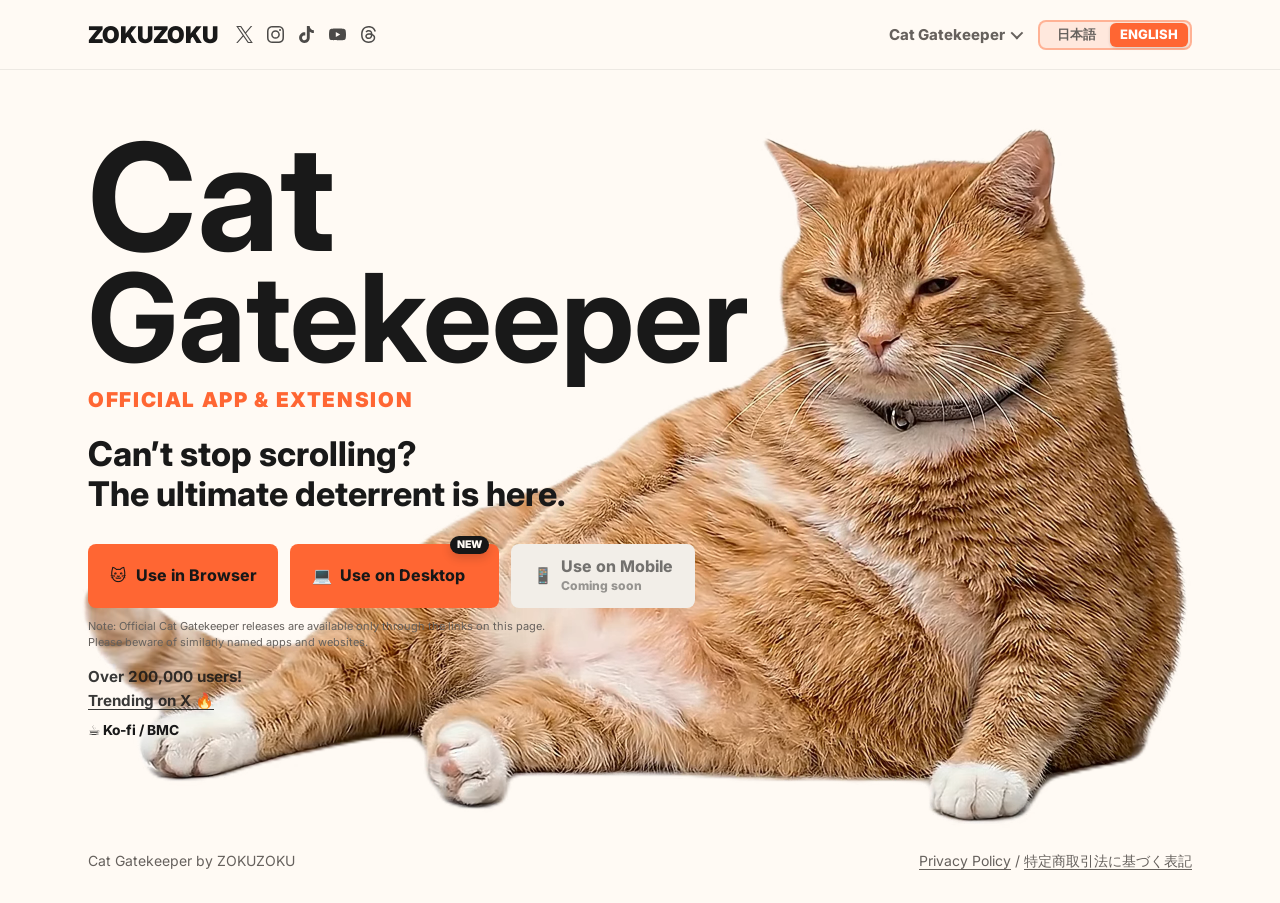
==== cat-gatekeeper/index.html @ 8f768093 "Update Cat Gatekeeper official notice" ====
<!doctype html>
<html lang="en">
<head>
  <meta charset="utf-8">
  <meta name="viewport" content="width=device-width, initial-scale=1">
  <title>Cat Gatekeeper - Official Chrome Extension for Social Media Breaks</title>
  <meta name="description" content="Cat Gatekeeper is the official free Chrome browser extension that shows a cat break screen when you spend too long on social media and selected websites. No ads. No data collection.">
  <meta name="keywords" content="Cat Gatekeeper, official Cat Gatekeeper, Chrome extension, browser extension, social media blocker, break reminder, productivity cat">
  <meta name="robots" content="index, follow">
  <link rel="canonical" href="https://zokuzoku.github.io/cat-gatekeeper/">
  <link rel="alternate" hreflang="en" href="https://zokuzoku.github.io/cat-gatekeeper/">
  <link rel="alternate" hreflang="ja" href="https://zokuzoku.github.io/ja/cat-gatekeeper/">
  <link rel="alternate" hreflang="x-default" href="https://zokuzoku.github.io/cat-gatekeeper/">
  <meta property="og:title" content="Cat Gatekeeper - Official Chrome Extension">
  <meta property="og:description" content="A cat appears when you spend too long on social media and selected websites. The cutest forced-break browser extension.">
  <meta property="og:type" content="website">
  <meta property="og:url" content="https://zokuzoku.github.io/cat-gatekeeper/">
  <meta property="og:image" content="https://zokuzoku.github.io/cat-gatekeeper/assets/og-cat-icon.png">
  <meta property="og:image:width" content="512">
  <meta property="og:image:height" content="512">
  <meta name="twitter:card" content="summary">
  <meta name="twitter:title" content="Cat Gatekeeper - Official Chrome Extension">
  <meta name="twitter:description" content="A cat appears when you spend too long on social media and selected websites.">
  <meta name="twitter:image" content="https://zokuzoku.github.io/cat-gatekeeper/assets/og-cat-icon.png">
  <link rel="icon" href="https://zokuzoku.github.io/cat-gatekeeper/assets/favicon-cat-48.png" sizes="48x48" type="image/png">
  <link rel="icon" href="https://zokuzoku.github.io/cat-gatekeeper/assets/favicon-cat-32.png" sizes="32x32" type="image/png">
  <link rel="icon" href="https://zokuzoku.github.io/cat-gatekeeper/assets/favicon-cat-16.png" sizes="16x16" type="image/png">
  <link rel="shortcut icon" href="assets/favicon-cat-32.png" type="image/png">
  <link rel="apple-touch-icon" href="assets/apple-touch-cat.png">
  <link rel="stylesheet" href="site.css?v=166">
  <script type="application/ld+json">
    {
      "@context": "https://schema.org",
      "@type": "SoftwareApplication",
      "name": "Cat Gatekeeper",
      "applicationCategory": "BrowserApplication",
      "operatingSystem": "Chrome, Firefox",
      "description": "The official free Chrome browser extension that shows a cat break screen when you spend too long on social media and selected websites.",
      "offers": {
        "@type": "Offer",
        "price": "0",
        "priceCurrency": "USD"
      },
      "url": "https://zokuzoku.github.io/cat-gatekeeper/",
      "downloadUrl": "https://chromewebstore.google.com/detail/cat-gatekeeper/elbikiflgfhjdjmficnigpeegjbhdidh",
      "author": {
        "@type": "Organization",
        "name": "ZOKUZOKU"
      }
    }
  </script>
</head>
<body class="product-home-page">
  <header class="site-header" aria-label="Site header">
    <div class="header-brand">
      <span class="brand" aria-label="ZOKUZOKU">ZOKUZOKU</span>
      <div class="social-links" aria-label="Social links">
        <a href="https://x.com/konekone2026" aria-label="X"><img src="/assets/social/x.svg" alt=""></a>
        <a href="https://www.instagram.com/zokuzoku2016" aria-label="Instagram"><img src="/assets/social/instagram.svg" alt=""></a>
        <a href="https://www.tiktok.com/@zokuzoku30" aria-label="TikTok"><img src="/assets/social/tiktok.svg" alt=""></a>
        <a href="https://www.youtube.com/@zokuzoku2016" aria-label="YouTube"><img src="/assets/social/youtube.svg" alt=""></a>
        <a href="https://www.threads.com/@zokuzoku2016" aria-label="Threads"><img src="/assets/social/threads.svg" alt=""></a>
      </div>
    </div>
    <nav aria-label="Primary navigation">
      <details class="product-menu">
        <summary>Cat Gatekeeper</summary>
        <div>
          <a href="/cat-gatekeeper/" aria-current="page">Top</a>
          <a href="/cat-gatekeeper/extension/">Browser Extension</a>
          <a href="/cat-gatekeeper/desktop/">Desktop App</a>
          <span aria-disabled="true">Mobile App (coming soon)</span>
        </div>
      </details>
      <span class="language-switch" aria-label="Language switch">
        <a href="/ja/cat-gatekeeper/" lang="ja">日本語</a>
        <span aria-hidden="true">/</span>
        <a href="/cat-gatekeeper/" lang="en" aria-current="page">ENGLISH</a>
      </span>
    </nav>
  </header>

  <main id="top">
    <section class="hero product-home-hero" aria-labelledby="hero-title">
      <video class="hero-video" src="/assets/neko2.webm" autoplay muted loop playsinline aria-hidden="true"></video>
      <img class="hero-image" src="assets/neko2-mobile.apng" alt="" aria-hidden="true">
      <div class="hero-shade" aria-hidden="true"></div>
      <div class="hero-content">
        <h1 id="hero-title"><span>Cat</span><span>Gatekeeper</span></h1>
        <p class="eyebrow">Official App &amp; Extension</p>
        <p class="hero-copy">Can’t stop scrolling?<br>The ultimate deterrent is here.</p>
        <div class="actions" aria-label="Choose a version">
          <a class="button primary platform-button" href="/cat-gatekeeper/extension/">
            <span class="platform-icon" aria-hidden="true">🐱</span>
            <span class="platform-copy"><span>Use in Browser</span></span>
          </a>
          <a class="button primary platform-button is-new" href="/cat-gatekeeper/desktop/">
            <span class="platform-icon" aria-hidden="true">💻</span>
            <span class="platform-copy"><span>Use on Desktop</span></span>
            <span class="button-badge" aria-hidden="true">NEW</span>
          </a>
          <span class="button disabled platform-button" aria-disabled="true">
            <span class="platform-icon" aria-hidden="true">📱</span>
            <span class="platform-copy">
              <span>Use on Mobile</span>
              <small>Coming soon</small>
            </span>
          </span>
        </div>
        <aside class="official-warning" aria-label="Fake app warning">
          <p>Note: Official Cat Gatekeeper releases are available only through the links on this page.<br>Please beware of similarly named apps and websites.</p>
        </aside>
        <p class="install-milestone">Over 200,000 users!</p>
        <a class="x-buzz" href="https://x.com/konekone2026/status/2048215520965709940" target="_blank" rel="noopener">Trending on X 🔥</a>
        <p class="support-links">
          <a href="https://ko-fi.com/zokuzoku">☕ Ko-fi</a>
          <span aria-hidden="true">/</span>
          <a href="https://buymeacoffee.com/zokuzoku2026">BMC</a>
        </p>
      </div>
    </section>

  </main>

  <footer class="site-footer">
    <p>Cat Gatekeeper by ZOKUZOKU</p>
    <p><a href="https://zokuzoku.github.io/privacy-policy/cat-gatekeeper/en/">Privacy Policy</a> / <a href="/ja/legal/tokushoho/" lang="ja">特定商取引法に基づく表記</a></p>
  </footer>
  <script src="paw-trail.js?v=3"></script>
</body>
</html>
---- cat-gatekeeper/site.css ----
@import url("https://fonts.googleapis.com/css2?family=Inter:wght@100..900&display=swap");

:root {
  color-scheme: light;
  --ink: #191919;
  --muted: #66615d;
  --line: #ded8d2;
  --paper: #fffaf4;
  --warm-band: #fff1e8;
  --panel: #f2eee8;
  --orange: #ff6633;
  --orange-dark: #c6421e;
  --coffee: #ffd51f;
  --coffee-hover: #ffe05c;
  --teal: #007f73;
  --leaf: #7db343;
  --soft-line: rgba(25, 25, 25, 0.08);
}

* {
  box-sizing: border-box;
}

.visually-hidden {
  position: absolute;
  width: 1px;
  height: 1px;
  padding: 0;
  margin: -1px;
  overflow: hidden;
  clip: rect(0, 0, 0, 0);
  white-space: nowrap;
  border: 0;
}

html {
  scroll-behavior: smooth;
}

body {
  margin: 0;
  font-family: Inter, ui-sans-serif, system-ui, -apple-system, BlinkMacSystemFont, "Segoe UI", sans-serif;
  color: var(--ink);
  background: var(--paper);
  padding-top: 70px;
}

a {
  color: inherit;
}

a,
button,
.button,
.page-nav a,
.language-switch a {
  cursor: url("/assets/cat-face-cursor.svg?v=4") 16 16, pointer;
}

.paw-trail {
  position: fixed;
  z-index: 9999;
  left: 0;
  top: 0;
  width: 28px;
  height: 28px;
  pointer-events: none;
  background: url("/assets/paw-cursor.svg") center / contain no-repeat;
  opacity: 0.28;
  transform: translate(-50%, -50%) rotate(var(--paw-rotation)) scale(0.72);
  animation: paw-fade 900ms ease-out forwards;
}

@keyframes paw-fade {
  0% {
    opacity: 0.28;
    transform: translate(-50%, -50%) rotate(var(--paw-rotation)) scale(0.72);
  }

  100% {
    opacity: 0;
    transform: translate(-50%, -50%) rotate(var(--paw-rotation)) scale(1);
  }
}

.site-header {
  position: fixed;
  z-index: 10;
  top: 0;
  left: 0;
  right: 0;
  display: flex;
  align-items: center;
  justify-content: space-between;
  gap: 24px;
  height: 70px;
  padding: 14px clamp(20px, 7vw, 88px);
  background: rgba(255, 250, 244, 0.94);
  border-bottom: 1px solid rgba(25, 25, 25, 0.08);
  backdrop-filter: blur(14px);
}

.product-home-page {
  padding-top: 0;
}

.product-home-page .site-header {
  position: relative;
}

.brand {
  display: inline-flex;
  align-items: center;
  font-size: 23px;
  font-weight: 900;
  text-decoration: none;
}

.header-brand {
  display: inline-flex;
  align-items: center;
  gap: 16px;
}

nav {
  display: flex;
  align-items: center;
  gap: 18px;
  color: var(--muted);
  font-size: 15px;
  font-weight: 760;
}

nav a {
  text-decoration: none;
}

nav a[aria-current="page"] {
  color: var(--ink);
}

.product-menu {
  position: relative;
}

.product-menu summary {
  display: inline-flex;
  align-items: center;
  gap: 6px;
  list-style: none;
  cursor: pointer;
}

.product-menu summary::-webkit-details-marker {
  display: none;
}

.product-menu summary::after {
  content: "";
  width: 7px;
  height: 7px;
  border-right: 2px solid currentColor;
  border-bottom: 2px solid currentColor;
  transform: rotate(45deg) translateY(-2px);
}

.product-menu[open] summary::after {
  transform: rotate(225deg) translate(-1px, -1px);
}

.product-menu div {
  position: absolute;
  z-index: 20;
  top: calc(100% + 12px);
  right: 0;
  display: grid;
  min-width: 190px;
  padding: 8px;
  border: 1px solid rgba(25, 25, 25, 0.1);
  border-radius: 8px;
  background: rgba(255, 250, 244, 0.98);
  box-shadow: 0 16px 36px rgba(25, 25, 25, 0.12);
}

.product-menu div a,
.product-menu div span {
  padding: 9px 10px;
  border-radius: 6px;
  color: var(--ink);
  white-space: nowrap;
}

.product-menu div span {
  color: rgba(23, 23, 23, 0.5);
  cursor: default;
}

.product-menu div a:hover,
.product-menu div a:focus-visible {
  background: rgba(25, 25, 25, 0.06);
}

.language-switch {
  display: inline-flex;
  align-items: center;
  gap: 0;
  height: 30px;
  padding: 2px;
  color: var(--muted);
  background: rgba(255, 102, 51, 0.12);
  border: 2px solid rgba(255, 102, 51, 0.42);
  border-radius: 8px;
  white-space: nowrap;
}

.language-switch a {
  display: inline-flex;
  align-items: center;
  justify-content: center;
  min-width: 68px;
  height: 24px;
  padding: 0 10px;
  border-radius: 6px;
  font-size: 13px;
  font-weight: 760;
  line-height: 1;
}

.language-switch a[aria-current="page"] {
  color: #fff;
  background: var(--orange);
  font-weight: 820;
  box-shadow: 0 1px 3px rgba(25, 25, 25, 0.16);
}

.language-switch span {
  display: none;
}

.hero {
  position: relative;
  display: grid;
  align-items: center;
  min-height: calc(92svh - 70px);
  padding: 42px clamp(20px, 7vw, 88px) 64px;
  overflow: hidden;
  background: var(--paper);
}

.hero-video {
  position: absolute;
  inset: 0;
  width: 100%;
  height: 100%;
  object-fit: contain;
  object-position: right bottom;
}

.hero-image {
  display: none;
}

.hero-shade {
  position: absolute;
  inset: 0;
  background: transparent;
}

.hero-content {
  position: relative;
  max-width: 780px;
  color: var(--ink);
}

.eyebrow,
.section-kicker {
  margin: clamp(10px, 1.4vw, 18px) 0 clamp(8px, 1vw, 14px);
  color: var(--orange);
  font-size: clamp(16px, 1.6vw, 22px);
  font-weight: 900;
  letter-spacing: 0.08em;
  text-transform: uppercase;
}

.hero h1 {
  margin: 0;
  font-size: clamp(62px, 10.4vw, 140px);
  line-height: 0.82;
  letter-spacing: 0.006em;
}

.hero h1 span {
  display: block;
}

.hero h1 span:first-child {
  font-size: 1.12em;
}

.hero h1 span:last-child {
  margin-top: 0.08em;
  font-size: 0.92em;
  letter-spacing: 0;
}

.hero-copy {
  max-width: 640px;
  margin: clamp(14px, 1.8vw, 22px) 0 0;
  font-size: clamp(20px, 3vw, 34px);
  line-height: 1.18;
  font-weight: 760;
}

:lang(ja) .hero-copy {
  max-width: 720px;
  font-size: clamp(22px, 2.65vw, 32px);
  margin-top: clamp(10px, 1.4vw, 16px);
  line-height: 1.22;
}

:lang(ja) .eyebrow {
  text-transform: none;
  letter-spacing: 0.04em;
  font-size: clamp(17px, 1.65vw, 23px);
}

.actions {
  display: flex;
  flex-wrap: wrap;
  gap: 12px;
  margin-top: clamp(20px, 2.4vw, 30px);
}

.button {
  display: inline-flex;
  align-items: center;
  justify-content: center;
  gap: 6px;
  min-height: 48px;
  padding: 0 22px;
  border-radius: 8px;
  font-weight: 760;
  text-decoration: none;
  white-space: nowrap;
}

.product-home-hero .platform-button {
  align-items: center;
  gap: 8px;
  min-width: 158px;
  min-height: 64px;
  padding: 10px 22px 11px;
  line-height: 1.08;
  text-align: left;
}

:lang(ja) .product-home-hero .platform-button {
  min-height: 54px;
  padding-block: 8px;
}

.product-home-hero .platform-button.is-new {
  position: relative;
  overflow: visible;
  padding-right: 34px;
}

.product-home-hero .button-badge {
  position: absolute;
  top: -8px;
  right: 10px;
  display: inline-flex;
  align-items: center;
  justify-content: center;
  min-height: 18px;
  padding: 1px 7px 0;
  border-radius: 999px;
  color: #fffaf4;
  background: #171717;
  box-shadow: 0 4px 10px rgba(23, 23, 23, 0.18);
  font-size: 0.66rem;
  font-weight: 900;
  line-height: 1;
  animation: desktop-badge-pop 2.8s ease-in-out infinite;
}

@keyframes desktop-badge-pop {
  0%,
  72%,
  100% {
    transform: scale(1);
  }

  80% {
    transform: scale(1.12);
  }
}

@media (prefers-reduced-motion: reduce) {
  .product-home-hero .button-badge {
    animation: none;
  }
}

.product-home-hero .platform-icon {
  flex: 0 0 1.25em;
  text-align: center;
  line-height: 1;
}

.product-home-hero .platform-copy {
  display: flex;
  flex-direction: column;
  align-items: flex-start;
  gap: 4px;
}

:lang(ja) .product-home-hero .platform-copy {
  flex-direction: row;
  align-items: center;
  gap: 6px;
}

.product-home-hero .platform-button small {
  display: block;
  font-size: 0.76rem;
  font-weight: 800;
  opacity: 0.72;
}

.button.primary {
  color: #171717;
  background: var(--orange);
}

.button.secondary {
  color: #171717;
  background: var(--coffee);
  border: 1px solid rgba(255, 255, 255, 0.16);
}

.button.disabled {
  color: rgba(23, 23, 23, 0.58);
  background: #f2eee8;
  cursor: not-allowed;
}

.official-warning {
  width: fit-content;
  max-width: min(100%, 560px);
  margin-top: 10px;
  color: var(--muted);
  font-size: clamp(11px, 0.82vw, 13px);
  line-height: 1.5;
  text-align: left;
}

.official-warning p {
  margin: 0;
}

.button.secondary:hover,
.button.secondary:focus-visible {
  background: var(--coffee-hover);
}

.x-buzz {
  display: block;
  width: fit-content;
  margin-top: 6px;
  font-weight: 700;
  font-size: 0.95rem;
  line-height: 1.35;
  color: #171717;
  text-decoration: underline;
  text-underline-offset: 3px;
  opacity: 0.85;
}

.install-milestone {
  width: fit-content;
  margin: 16px 0 0;
  color: #171717;
  font-size: 0.95rem;
  font-weight: 700;
  line-height: 1.35;
  opacity: 0.85;
}

.desktop-coming {
  display: block;
  width: fit-content;
  margin: 14px 0 0;
  font-size: 0.95rem;
  font-weight: 750;
  color: rgba(23, 23, 23, 0.72);
  text-decoration: none;
}

.bmc-note {
  display: block;
  width: fit-content;
  margin: 8px 0 0;
  color: rgba(23, 23, 23, 0.58);
  font-size: 0.86rem;
  font-weight: 750;
  text-decoration: none;
}

.support-links {
  display: block;
  width: fit-content;
  margin: 8px 0 0;
  color: var(--ink);
  font-size: 0.86rem;
  font-weight: 750;
  line-height: 1.3;
}

.support-links a {
  color: inherit;
  text-decoration: none;
}

.support-links a:hover,
.support-links a:focus-visible {
  color: rgba(23, 23, 23, 0.78);
}

.bmc-note:hover,
.bmc-note:focus-visible {
  color: rgba(23, 23, 23, 0.78);
}

.product-home-hero .x-buzz {
  margin-top: 16px;
}

.product-home-hero .support-links {
  margin-top: 16px;
}

.product-home-hero .install-milestone + .x-buzz {
  margin-top: 4px;
}

.product-home-hero .install-milestone + .x-buzz + .support-links {
  margin-top: 10px;
}

.desktop-hero .bmc-note {
  margin-right: auto;
  margin-left: auto;
}

.x-buzz:hover,
.x-buzz:focus-visible {
  opacity: 1;
}

.desktop-hero {
  display: grid;
  grid-template-columns: minmax(0, 1fr);
  gap: clamp(22px, 3vw, 40px);
  min-height: auto;
  padding: clamp(54px, 7vw, 92px) clamp(20px, 7vw, 88px);
  background: var(--paper);
  overflow: hidden;
}

.desktop-hero-copy {
  width: min(100%, 980px);
  margin: 0 auto;
  text-align: center;
}

.desktop-hero-copy h1 {
  margin: 0;
  font-size: clamp(48px, 7vw, 92px);
  line-height: 0.96;
  letter-spacing: 0;
}

.desktop-hero-copy > p:last-of-type {
  max-width: 760px;
  margin: clamp(12px, 1.5vw, 18px) auto 0;
  color: var(--muted);
  font-size: clamp(17px, 1.45vw, 21px);
  font-weight: 650;
  line-height: 1.5;
}

.desktop-hero .actions {
  gap: 14px;
  justify-content: center;
  margin-top: clamp(18px, 2vw, 24px);
}

.extension-hero .actions > .button {
  width: 184px;
}

.desktop-hero .desktop-platform-button {
  align-items: center;
  gap: 8px;
  min-width: 184px;
  min-height: 64px;
  padding: 10px 22px 11px;
  line-height: 1.08;
  text-align: left;
}

.desktop-hero .platform-icon {
  flex: 0 0 1.25em;
  text-align: center;
  line-height: 1;
}

.desktop-hero .platform-copy {
  display: flex;
  flex-direction: column;
  align-items: flex-start;
  gap: 4px;
}

.desktop-hero .platform-copy small {
  display: block;
  font-size: 0.76rem;
  font-weight: 800;
  opacity: 0.72;
}

.desktop-app-preview {
  position: relative;
  width: min(100%, 820px);
  margin: 0 auto;
}

.desktop-preview-section {
  padding: clamp(24px, 3vw, 40px) 0 clamp(58px, 7vw, 92px);
  background: var(--paper);
  overflow: hidden;
}

.desktop-preview-section .section-heading {
  margin: 0 auto;
  padding: 0 clamp(20px, 7vw, 88px);
  text-align: center;
}

.screenshot-carousel {
  width: min(100% - 40px, 820px);
  margin: 0 auto;
}

.screenshot-carousel > input {
  position: absolute;
  opacity: 0;
  pointer-events: none;
}

.screenshot-slides {
  display: grid;
  cursor: pointer;
}

.screenshot-card {
  display: none;
  grid-area: 1 / 1;
  margin: 0;
}

.screenshot-carousel > input:nth-of-type(1):checked ~ .screenshot-slides .screenshot-card:nth-child(1),
.screenshot-carousel > input:nth-of-type(2):checked ~ .screenshot-slides .screenshot-card:nth-child(2),
.screenshot-carousel > input:nth-of-type(3):checked ~ .screenshot-slides .screenshot-card:nth-child(3),
.screenshot-carousel > input:nth-of-type(4):checked ~ .screenshot-slides .screenshot-card:nth-child(4) {
  display: block;
}

.screenshot-card img {
  display: block;
  width: 100%;
  height: auto;
  border: 1px solid rgba(66, 49, 35, 0.12);
  border-radius: 8px;
  box-shadow: 0 18px 48px rgba(25, 25, 25, 0.1);
}

.screenshot-card-clean img {
  border: 0;
  box-shadow: none;
}

.screenshot-dots {
  display: flex;
  justify-content: center;
  gap: 10px;
  margin-top: 18px;
}

.screenshot-dots label {
  width: 10px;
  height: 10px;
  border-radius: 50%;
  background: rgba(102, 97, 93, 0.28);
  cursor: pointer;
}

.store-preview-section {
  padding: clamp(28px, 4vw, 56px) 0 clamp(58px, 7vw, 92px);
  background: var(--warm-band);
  overflow: hidden;
}

:is(.extension-page, .desktop-page) .desktop-hero {
  padding-bottom: clamp(34px, 4vw, 56px);
  background: var(--paper);
}

.extension-page .store-preview-section {
  padding-top: clamp(18px, 2.4vw, 32px);
  padding-bottom: clamp(2px, 0.6vw, 10px);
  background: var(--paper);
}

.desktop-page .desktop-preview-section {
  padding-top: clamp(18px, 2.4vw, 32px);
  padding-bottom: 24px;
}

.store-preview-gallery {
  width: calc(100% - 120px);
  max-width: 1280px;
  margin: 0 auto;
}

.store-preview-gallery > input {
  position: absolute;
  opacity: 0;
  pointer-events: none;
}

.store-preview-stage {
  position: relative;
  display: grid;
  align-items: center;
  min-height: clamp(210px, 45vw, 560px);
}

.store-preview-slide {
  display: none;
  grid-area: 1 / 1;
  margin: 0 auto;
  width: 100%;
  max-width: 940px;
  cursor: pointer;
}

.store-preview-slide img {
  display: block;
  width: 100%;
  max-width: 100%;
  height: auto;
  border: 1px solid rgba(66, 49, 35, 0.12);
  border-radius: 8px;
  box-shadow: 0 18px 48px rgba(25, 25, 25, 0.1);
}

.store-preview-gallery > input:nth-of-type(1):checked ~ .store-preview-stage .store-preview-slide:nth-of-type(1),
.store-preview-gallery > input:nth-of-type(2):checked ~ .store-preview-stage .store-preview-slide:nth-of-type(2),
.store-preview-gallery > input:nth-of-type(3):checked ~ .store-preview-stage .store-preview-slide:nth-of-type(3),
.store-preview-gallery > input:nth-of-type(4):checked ~ .store-preview-stage .store-preview-slide:nth-of-type(4) {
  display: block;
}

.store-preview-arrows {
  position: absolute;
  inset: 0;
  pointer-events: none;
}

.store-preview-arrow {
  position: absolute;
  top: 50%;
  display: none;
  width: 42px;
  height: 42px;
  border-radius: 50%;
  color: rgba(66, 49, 35, 0.9);
  font-size: 44px;
  line-height: 36px;
  text-align: center;
  transform: translateY(-50%);
  cursor: pointer;
  pointer-events: auto;
  user-select: none;
}

.store-preview-arrow.prev {
  left: -54px;
}

.store-preview-arrow.next {
  right: -54px;
}

.store-preview-gallery > input:nth-of-type(1):checked ~ .store-preview-stage .prev-1,
.store-preview-gallery > input:nth-of-type(1):checked ~ .store-preview-stage .next-1,
.store-preview-gallery > input:nth-of-type(2):checked ~ .store-preview-stage .prev-2,
.store-preview-gallery > input:nth-of-type(2):checked ~ .store-preview-stage .next-2,
.store-preview-gallery > input:nth-of-type(3):checked ~ .store-preview-stage .prev-3,
.store-preview-gallery > input:nth-of-type(3):checked ~ .store-preview-stage .next-3,
.store-preview-gallery > input:nth-of-type(4):checked ~ .store-preview-stage .prev-4,
.store-preview-gallery > input:nth-of-type(4):checked ~ .store-preview-stage .next-4 {
  display: block;
}

.store-preview-thumbs {
  display: flex;
  justify-content: center;
  gap: 12px;
  margin-top: 18px;
  overflow-x: auto;
  padding: 4px 2px 8px;
  scrollbar-width: none;
}

.store-preview-thumbs::-webkit-scrollbar {
  display: none;
}

.store-preview-thumbs label {
  flex: 0 0 auto;
  width: clamp(72px, 9vw, 110px);
  padding: 3px;
  border: 2px solid transparent;
  border-radius: 8px;
  cursor: pointer;
}

.store-preview-thumbs img {
  display: block;
  width: 100%;
  aspect-ratio: 16 / 10;
  object-fit: cover;
  border-radius: 5px;
}

.store-preview-gallery > input:nth-of-type(1):checked ~ .store-preview-thumbs label:nth-child(1),
.store-preview-gallery > input:nth-of-type(2):checked ~ .store-preview-thumbs label:nth-child(2),
.store-preview-gallery > input:nth-of-type(3):checked ~ .store-preview-thumbs label:nth-child(3),
.store-preview-gallery > input:nth-of-type(4):checked ~ .store-preview-thumbs label:nth-child(4) {
  border-color: #1a73e8;
}

.screenshot-carousel > input:nth-of-type(1):checked ~ .screenshot-dots label:nth-child(1),
.screenshot-carousel > input:nth-of-type(2):checked ~ .screenshot-dots label:nth-child(2),
.screenshot-carousel > input:nth-of-type(3):checked ~ .screenshot-dots label:nth-child(3),
.screenshot-carousel > input:nth-of-type(4):checked ~ .screenshot-dots label:nth-child(4) {
  background: var(--orange);
}

.desktop-app-preview::before {
  content: "";
  position: absolute;
  left: 50%;
  bottom: -18%;
  width: min(82vw, 780px);
  height: min(38vw, 300px);
  border-radius: 50%;
  background: rgba(255, 102, 51, 0.1);
  transform: translateX(-50%);
}

.desktop-window {
  position: relative;
  z-index: 1;
  width: min(100%, 420px);
  margin: 0 auto;
  overflow: hidden;
  border: 1px solid rgba(255, 255, 255, 0.2);
  border-radius: 18px;
  background: #171717;
  box-shadow: 0 28px 70px rgba(25, 25, 25, 0.18);
}

.desktop-window-bar {
  display: grid;
  grid-template-columns: 16px 16px 16px 1fr;
  align-items: center;
  gap: 10px;
  height: 40px;
  padding: 0 14px;
  color: rgba(255, 255, 255, 0.34);
  background: #303030;
  font-size: 14px;
  font-weight: 800;
}

.desktop-window-bar span {
  width: 16px;
  height: 16px;
  border-radius: 50%;
  background: rgba(255, 255, 255, 0.22);
}

.desktop-window-body {
  padding: clamp(28px, 4vw, 40px) 30px 34px;
  color: #f7f7f7;
}

.desktop-timer {
  font-size: clamp(70px, 11vw, 118px);
  font-weight: 900;
  line-height: 1;
  text-align: center;
  letter-spacing: 0;
}

.desktop-controls {
  display: grid;
  grid-template-columns: repeat(3, minmax(0, 1fr));
  gap: 10px;
  margin-top: 34px;
}

.desktop-controls span {
  display: flex;
  align-items: center;
  justify-content: center;
  min-height: 50px;
  border-radius: 8px;
  background: #252525;
  color: rgba(255, 255, 255, 0.5);
  font-weight: 850;
}

.desktop-controls span:first-child {
  background: var(--orange);
  color: #fff;
}

.desktop-window label {
  display: block;
  margin-top: 14px;
  color: rgba(255, 255, 255, 0.58);
  font-size: 14px;
  font-weight: 800;
}

.desktop-window label span {
  display: block;
  margin-top: 8px;
  padding: 11px 14px;
  border: 1px solid rgba(255, 255, 255, 0.14);
  border-radius: 8px;
  background: #242424;
  color: #f7f7f7;
  font-size: 19px;
}

.desktop-options {
  display: flex;
  align-items: center;
  justify-content: space-between;
  gap: 18px;
  margin-top: 16px;
  color: rgba(255, 255, 255, 0.58);
  font-size: 14px;
  font-weight: 800;
}

.desktop-options span {
  color: #ff8a61;
}

.desktop-options a {
  color: rgba(255, 255, 255, 0.58);
  text-decoration: none;
}

.version-grid {
  display: grid;
  grid-template-columns: repeat(3, minmax(0, 1fr));
  gap: 18px;
  width: min(100%, 980px);
  margin: 32px auto 0;
}

.desktop-difference {
  background: var(--paper);
}

.desktop-page #notice {
  background: var(--paper);
}

.desktop-page .cat-gallery {
  background: var(--warm-band);
}

.version-choice {
  display: flex;
  flex-direction: column;
  align-items: center;
  justify-content: center;
  min-height: 156px;
  padding: 24px;
  border-radius: 8px;
  border: 2px solid rgba(255, 102, 51, 0.42);
  background: var(--warm-band);
  color: var(--ink);
  text-align: center;
  text-decoration: none;
  transition: transform 0.15s ease, box-shadow 0.15s ease;
}

.version-choice[href]:hover {
  transform: translateY(-2px);
  border-color: rgba(255, 102, 51, 0.48);
  box-shadow: 0 14px 30px rgba(255, 102, 51, 0.12);
}

.version-choice-title {
  font-size: clamp(22px, 2vw, 30px);
  font-weight: 900;
  line-height: 1.2;
}

.version-choice-text {
  max-width: 320px;
  margin-top: 10px;
  color: var(--muted);
  font-size: clamp(15px, 1.25vw, 17px);
  font-weight: 650;
  line-height: 1.55;
}

:is(.extension-page, .desktop-page) .version-choice-title {
  color: #3a332f;
}

:is(.extension-page, .desktop-page) .version-choice-text {
  color: var(--muted);
  font-weight: 500;
}

.version-choice-note {
  margin-top: 10px;
  color: var(--muted);
  font-size: clamp(15px, 1.15vw, 17px);
  font-weight: 500;
}

.version-choice.is-disabled {
  color: var(--ink);
  border-color: transparent;
  background: #f2eee8;
  cursor: default;
}

:is(.extension-page, .desktop-page) .version-choice.is-disabled {
  border-color: rgba(25, 25, 25, 0.16);
  background: #f2eee8;
}

.version-choice.is-disabled .version-choice-note {
  color: rgba(102, 97, 93, 0.72);
}

.notice,
.section,
.split {
  padding: clamp(80px, 12vw, 140px) clamp(20px, 7vw, 88px);
  border-top: 0;
}

.notice-inline {
  margin: clamp(24px, 3vw, 40px) auto 0;
  max-width: 760px;
  padding: 20px 24px;
  background: var(--warm-band);
  border-left: 3px solid var(--orange);
  border-radius: 6px;
}

#notice {
  display: block;
  background: var(--warm-band);
  border-top: 0;
  border-bottom: 0;
  color: var(--ink);
  text-align: center;
}

#how-it-works {
  border-top: 0;
  padding-top: 110px;
  padding-bottom: 150px;
}

.coming-soon {
  padding-top: clamp(80px, 12vw, 140px);
  padding-bottom: clamp(80px, 12vw, 140px);
  border-top: 0;
  border-bottom: 0;
  background: var(--paper);
  text-align: center;
}

.cat-gallery {
  padding-top: clamp(80px, 12vw, 140px);
  padding-bottom: clamp(80px, 12vw, 140px);
  border-top: 0;
  border-bottom: 0;
  background: var(--paper);
  text-align: center;
}

#how-it-works {
  background: var(--warm-band);
}

.coming-soon .section-kicker,
.cat-gallery .section-kicker {
  font-size: clamp(24px, 3.4vw, 48px);
  letter-spacing: 0.06em;
  margin-bottom: 34px;
}

.coming-soon h2 {
  margin: 0 auto;
  color: var(--muted);
  font-size: clamp(34px, 4vw, 64px);
  font-weight: 850;
  letter-spacing: 0.06em;
  text-transform: uppercase;
}

.coming-soon h2 {
  margin: 0 auto;
  max-width: 760px;
  font-size: clamp(18px, 2vw, 28px);
  line-height: 1.22;
  font-weight: 600;
}

.cat-scroll {
  display: flex;
  gap: 14px;
  width: min(100% - 40px, 1280px);
  margin: clamp(26px, 4vw, 48px) auto 0;
  overflow-x: auto;
  padding: 0 0 14px;
  justify-content: center;
  scroll-padding-inline: max(20px, calc((100vw - 1280px) / 2));
  scroll-snap-type: x mandatory;
  -webkit-overflow-scrolling: touch;
}

.cat-card {
  position: relative;
  flex: 0 0 clamp(210px, 24vw, 300px);
  padding: 12px;
  border-radius: 8px;
  border: 2px solid rgba(255, 102, 51, 0.42);
  background: var(--warm-band);
  scroll-snap-align: start;
}

.cat-card.is-new::after {
  position: absolute;
  clip-path: polygon(50% 0%, 58% 15%, 74% 7%, 76% 25%, 94% 24%, 85% 40%, 100% 50%, 85% 60%, 94% 76%, 76% 75%, 74% 93%, 58% 85%, 50% 100%, 42% 85%, 26% 93%, 24% 75%, 6% 76%, 15% 60%, 0% 50%, 15% 40%, 6% 24%, 24% 25%, 26% 7%, 42% 15%);
  transform: rotate(8deg);
}

.cat-card.is-new::after {
  content: "NEW";
  top: 18px;
  right: 18px;
  display: inline-flex;
  align-items: center;
  justify-content: center;
  width: 62px;
  height: 62px;
  color: #fff;
  background: #9f3f28;
  filter: drop-shadow(0 8px 14px rgba(159, 63, 40, 0.24));
  font-size: 13px;
  font-weight: 850;
  letter-spacing: 0.04em;
}

.cat-card img {
  display: block;
  width: 100%;
  aspect-ratio: 1;
  border-radius: 8px;
  object-fit: cover;
}

#notice .section-kicker {
  margin-bottom: clamp(10px, 1.4vw, 18px);
}

.section-kicker {
  display: inline-flex;
  align-items: center;
  justify-content: center;
  gap: 12px;
  opacity: 0;
  transform: translateY(18px) scale(0.88);
}

.section-kicker.is-visible {
  animation: notice-pop 1100ms cubic-bezier(0.16, 1, 0.3, 1) both;
}

.notice-kicker span {
  display: inline-flex;
  align-items: center;
  min-height: 28px;
  padding: 0 10px;
  border-radius: 999px;
  color: #fff;
  background: var(--orange);
  font-size: 0.52em;
  letter-spacing: 0.08em;
}

@keyframes notice-pop {
  0% {
    opacity: 0;
    transform: translateY(18px) scale(0.88);
  }

  55% {
    opacity: 1;
    transform: translateY(-3px) scale(1.04);
  }

  100% {
    opacity: 1;
    transform: translateY(0) scale(1);
  }
}

.section h2,
.split h2 {
  margin: 0;
  max-width: 760px;
  font-size: clamp(28px, 3.6vw, 48px);
  line-height: 1.08;
  letter-spacing: 0;
}

#notice .section-kicker,
#difference .section-kicker,
#how-it-works .section-kicker,
#privacy .section-kicker,
#faq .section-kicker,
#support .section-kicker {
  font-size: clamp(24px, 3.4vw, 48px);
  letter-spacing: 0.06em;
  margin-bottom: clamp(20px, 2.2vw, 30px);
}

#notice h2,
#how-it-works h2,
#privacy h2,
#faq h2,
#support h2,
#cats-title {
  font-size: clamp(18px, 2vw, 28px);
  font-weight: 700;
  line-height: 1.22;
}

#notice p {
  margin: 0;
}

#notice p + p {
  margin-top: 4px;
}

#notice h2 {
  margin: 28px auto 0;
  max-width: 680px;
  color: var(--ink);
  font-size: clamp(18px, 1.65vw, 23px);
  font-weight: 700;
  line-height: 1.35;
  letter-spacing: 0;
  text-align: left;
}

#notice h2 ~ p {
  max-width: 680px;
  margin: 12px auto 0;
  color: var(--muted);
  font-size: clamp(13px, 1vw, 15px);
  line-height: 1.58;
  text-align: left;
}

#notice h2 ~ p + p {
  margin-top: 4px;
}

#notice .notice-main {
  max-width: 680px;
  margin: clamp(12px, 1.4vw, 18px) auto 0;
  color: var(--muted);
  font-size: clamp(16px, 1.35vw, 19px);
  line-height: 1.58;
  text-align: left;
}

#notice .notice-main p + p {
  margin-top: 4px;
}

#notice .notice-alert {
  max-width: 680px;
  margin: clamp(16px, 1.8vw, 24px) auto 0;
  padding: 14px 16px;
  border: 1px solid rgba(255, 102, 51, 0.42);
  border-radius: 8px;
  background: rgba(255, 255, 255, 0.5);
  color: var(--muted);
  font-size: clamp(14px, 1.05vw, 16px);
  line-height: 1.58;
  text-align: left;
}

#notice .notice-alert p {
  margin: 0;
}

#notice .notice-alert p + p {
  margin-top: 4px;
}

#notice .notice-alert-label {
  color: var(--accent);
  font-size: clamp(12px, 0.9vw, 13px);
  font-weight: 800;
  letter-spacing: 0.04em;
  text-transform: uppercase;
}

#notice .notice-notes {
  max-width: 680px;
  margin: clamp(20px, 2.2vw, 32px) auto 0;
  color: var(--muted);
  font-size: clamp(13px, 1vw, 15px);
  line-height: 1.58;
  text-align: left;
}

#notice .notice-notes p + p {
  margin-top: 4px;
}

#notice .notice-history {
  max-width: 680px;
  margin: clamp(20px, 2.2vw, 30px) auto 0;
  color: var(--muted);
  text-align: left;
}

#notice .notice-history summary {
  display: flex;
  align-items: center;
  justify-content: space-between;
  gap: 12px;
  min-height: 44px;
  padding: 10px 14px;
  border: 1px solid rgba(66, 49, 35, 0.16);
  border-radius: 8px;
  color: var(--ink);
  cursor: pointer;
  font-size: clamp(13px, 1vw, 15px);
  font-weight: 700;
  list-style: none;
}

#notice .notice-history summary::-webkit-details-marker {
  display: none;
}

#notice .notice-history summary::after {
  content: "";
  width: 8px;
  height: 8px;
  border-right: 2px solid currentColor;
  border-bottom: 2px solid currentColor;
  transform: rotate(45deg) translateY(-2px);
  transition: transform 180ms ease;
}

#notice .notice-history[open] summary::after {
  transform: rotate(225deg) translate(-2px, -2px);
}

#notice .notice-history article {
  padding: 16px 2px 0;
}

#notice .notice-history article + article {
  margin-top: 18px;
  padding-top: 18px;
  border-top: 1px solid rgba(66, 49, 35, 0.12);
}

#notice .notice-history h3 {
  margin: 0;
  color: var(--ink);
  font-size: clamp(15px, 1.2vw, 18px);
  line-height: 1.35;
}

#notice .notice-history .notice-notes {
  margin-top: 10px;
}

.privacy-points {
  display: grid;
  grid-template-columns: repeat(3, minmax(0, 1fr));
  gap: 14px;
  width: min(100%, 1140px);
  margin: 34px auto 0;
}

.privacy-points div {
  display: flex;
  flex-direction: column;
  align-items: center;
  justify-content: center;
  min-height: 300px;
  padding: 32px 24px 48px;
  border-radius: 8px;
  color: #fff;
  background: #9f3f28;
  text-align: center;
}

.privacy-points strong {
  display: block;
  margin: 0 0 16px;
  font-size: clamp(24px, 2.15vw, 30px);
  font-weight: 850;
  line-height: 1.2;
}

.privacy-points span {
  display: block;
  font-size: 17px;
  font-weight: 400;
  line-height: 1.6;
  color: rgba(255, 253, 248, 0.82);
}

#notice,
#reactions,
#new-cats,
#preview,
#how-it-works,
#privacy,
#faq,
#support {
  scroll-margin-top: 124px;
}

.reactions-section {
  padding: 24px 0;
  overflow: hidden;
  background: var(--paper);
}

.extension-page .reactions-section {
  padding-bottom: 24px;
}

.reactions-section + #notice {
  padding-top: clamp(44px, 6vw, 72px);
}

.reaction-marquee {
  width: 100%;
  overflow: hidden;
  -webkit-mask-image: linear-gradient(90deg, transparent, #000 8%, #000 92%, transparent);
  mask-image: linear-gradient(90deg, transparent, #000 8%, #000 92%, transparent);
}

.reaction-track {
  display: flex;
  width: max-content;
  gap: 16px;
  animation: reaction-slide 48s linear infinite;
}

.reaction-card {
  display: flex;
  flex-direction: column;
  align-items: center;
  justify-content: center;
  flex: 0 0 clamp(320px, 36vw, 560px);
  min-height: 142px;
  padding: 34px 42px;
  border-radius: 8px;
  background: #b94a2b;
  color: #fff;
  text-decoration: none;
  text-align: center;
}

.reaction-card::before {
  content: "STORE REVIEW";
  display: block;
  margin-bottom: 12px;
  color: rgba(255, 253, 248, 0.68);
  font-size: 16px;
  font-weight: 850;
  letter-spacing: 0.12em;
}

.reaction-card p {
  margin: 0;
  font-size: clamp(16px, 1.18vw, 20px);
  font-weight: 750;
  line-height: 1.45;
}

@keyframes reaction-slide {
  from {
    transform: translateX(0);
  }

  to {
    transform: translateX(calc(-50% - 8px));
  }
}

@media (prefers-reduced-motion: reduce) {
  .reaction-track {
    animation: none;
  }
}

#privacy {
  padding-top: 110px;
  padding-bottom: 150px;
  background: var(--paper);
}

.faq-section {
  background: var(--warm-band);
}

.faq-list {
  width: min(100%, 880px);
  margin: 34px auto 0;
  text-align: left;
}

.faq-list details {
  border-top: 1px solid var(--soft-line);
}

.faq-list details:last-child {
  border-bottom: 1px solid var(--soft-line);
}

.faq-list summary {
  cursor: pointer;
  list-style: none;
  position: relative;
  padding: 22px 44px 22px 0;
  color: var(--ink);
  font-size: clamp(16px, 1.25vw, 19px);
  font-weight: 600;
}

.faq-list summary::-webkit-details-marker {
  display: none;
}

.faq-list summary::after {
  content: "+";
  position: absolute;
  top: 50%;
  right: 4px;
  transform: translateY(-50%);
  color: var(--orange);
  font-size: 28px;
  font-weight: 800;
  line-height: 1;
}

.faq-list details[open] summary::after {
  content: "-";
}

.faq-list p {
  margin: -4px 0 22px;
  color: var(--muted);
  font-size: clamp(15px, 1.25vw, 18px);
  line-height: 1.7;
}

.page-nav {
  position: sticky;
  z-index: 8;
  top: 70px;
  display: flex;
  justify-content: center;
  gap: 10px;
  padding: 12px clamp(20px, 7vw, 88px);
  overflow-x: auto;
  color: var(--ink);
  background: var(--paper);
  border-bottom: 0;
  backdrop-filter: blur(12px);
}

.page-nav a {
  flex: 0 0 auto;
  padding: 8px 12px;
  border-radius: 8px;
  color: var(--ink);
  background: #f2eee8;
  font-size: 14px;
  font-weight: 750;
  text-decoration: none;
}

.page-nav a:hover,
.page-nav a:focus-visible {
  color: var(--ink);
  background: #ffe2d4;
}

.extension-page .reactions-section + .page-nav {
  padding-top: 12px;
  padding-bottom: 12px;
}

.section-heading {
  max-width: 860px;
}

#privacy .section-heading {
  max-width: 1280px;
}

.section .section-heading {
  margin: 0 auto;
  text-align: center;
}

.section .section-heading h2 {
  margin-left: auto;
  margin-right: auto;
}

.desktop-difference .section-heading {
  width: min(100%, 980px);
  text-align: center;
}

.desktop-difference .section-heading h2 {
  margin-left: auto;
  margin-right: auto;
}

#how-title {
  line-height: 1.32;
}

:lang(ja) #how-title {
  line-height: 1.42;
}

.steps {
  display: grid;
  grid-template-columns: repeat(3, minmax(0, 1fr));
  gap: 14px;
  width: min(100%, 1140px);
  margin-top: 34px;
  margin-left: auto;
  margin-right: auto;
}

.steps article {
  display: flex;
  flex-direction: column;
  align-items: center;
  justify-content: center;
  gap: 14px;
  min-height: 300px;
  padding: 32px 24px 48px;
  border: 0;
  border-radius: 8px;
  background: var(--teal);
  color: #fffdf8;
  text-align: center;
}

.steps span {
  display: block;
  color: #fffdf8;
  font-size: clamp(34px, 3.2vw, 52px);
  line-height: 1;
  font-weight: 900;
}

.steps h3 {
  margin: 0;
  font-size: 24px;
  line-height: 1.2;
}

.steps p,
.copy-block p {
  margin: 0;
  color: var(--muted);
  font-size: 17px;
  line-height: 1.6;
}

.steps p {
  color: rgba(255, 253, 248, 0.82);
}

.steps small {
  display: block;
  margin-top: 6px;
  font-size: 0.78em;
  line-height: 1.36;
}

.section-body {
  margin: clamp(12px, 1.4vw, 20px) 0 0;
  color: var(--muted);
  font-size: clamp(16px, 1.4vw, 19px);
  line-height: 1.6;
}

.section-note {
  margin: 0;
  color: var(--muted);
  font-size: clamp(16px, 1.4vw, 19px);
  font-weight: 500;
  line-height: 1.6;
}

#how-it-works .steps {
  margin-top: 34px;
}

.howto-video {
  width: min(100%, 920px);
  margin: 0 auto;
  overflow: hidden;
  border: 2px solid rgba(255, 102, 51, 0.42);
  border-radius: 8px;
  box-shadow: 0 18px 48px rgba(25, 25, 25, 0.1);
}

.howto-video video {
  display: block;
  width: 100%;
  aspect-ratio: 16 / 9;
  border: 0;
  border-radius: 0;
  background: #171717;
  object-fit: cover;
  transform: scale(1.01);
}

.section-heading a {
  display: inline-block;
  margin-top: 16px;
  color: var(--teal);
  font-size: clamp(16px, 1.4vw, 19px);
  font-weight: 850;
  text-underline-offset: 3px;
}

.section-action {
  display: flex;
  justify-content: center;
  margin-top: 28px;
}

.section-action .section-button {
  display: flex;
  align-items: center;
  justify-content: center;
  width: min(100%, 420px);
  min-height: 76px;
  margin: 0;
  padding: 18px;
  border-radius: 8px;
  color: #fff;
  background: var(--orange-dark);
  font-size: clamp(17px, 1.35vw, 22px);
  font-weight: 850;
  text-align: center;
  text-decoration: none;
}

.split {
  display: block;
  background: var(--paper);
  text-align: center;
}

.compact {
  background: var(--paper);
}

.split > div {
  max-width: 860px;
  margin: 0 auto;
}

.split h2 {
  margin-left: auto;
  margin-right: auto;
}

.copy-block {
  padding-top: clamp(16px, 2vw, 28px);
}

.copy-block a {
  display: inline-flex;
  margin-top: 20px;
  color: var(--teal);
  font-weight: 850;
}

.compact {
  padding-top: clamp(70px, 8vw, 104px);
  padding-bottom: clamp(96px, 9vw, 128px);
  background: var(--paper);
}

#support {
  background: var(--paper);
}

:is(.extension-page, .desktop-page) #notice {
  background: var(--warm-band);
}

:is(.extension-page, .desktop-page) .cat-gallery {
  background: var(--paper);
}

.desktop-difference .version-choice[href] {
  background: #fff7ef;
}

.extension-page .desktop-difference {
  background: var(--warm-band);
}

.extension-page #how-it-works {
  background: var(--paper);
}

.extension-page #privacy {
  background: var(--warm-band);
}

.extension-page .faq-section {
  background: var(--paper);
}

.extension-page #support {
  background: var(--warm-band);
}

.desktop-page .desktop-difference {
  background: var(--warm-band);
}

.desktop-page #how-it-works {
  background: var(--paper);
}

.desktop-page #privacy {
  background: var(--warm-band);
}

.desktop-page .faq-section {
  background: var(--paper);
}

.desktop-page #support {
  background: var(--warm-band);
}

:is(.extension-page, .desktop-page) #notice,
:is(.extension-page, .desktop-page) #new-cats,
:is(.extension-page, .desktop-page) #how-it-works,
:is(.extension-page, .desktop-page) #privacy,
:is(.extension-page, .desktop-page) #faq,
:is(.extension-page, .desktop-page) #support {
  padding-top: clamp(64px, 7vw, 88px);
  padding-bottom: clamp(64px, 7vw, 88px);
}

:is(.extension-page, .desktop-page) .section-inner {
  display: grid;
  gap: 65px;
  width: 100%;
  margin: 0 auto;
}

:is(.extension-page, .desktop-page) #notice .section-inner {
  display: block;
}

:is(.extension-page, .desktop-page) :is(#new-cats, #how-it-works, #privacy, #faq, #support) .section-inner .section-kicker,
:is(.extension-page, .desktop-page) :is(#new-cats, #how-it-works, #privacy, #faq, #support) .section-inner > .section-heading,
:is(.extension-page, .desktop-page) :is(#new-cats, #how-it-works, #privacy, #faq, #support) .section-inner > .cat-scroll,
:is(.extension-page, .desktop-page) :is(#new-cats, #how-it-works, #privacy, #faq, #support) .section-inner > .steps,
:is(.extension-page, .desktop-page) :is(#new-cats, #how-it-works, #privacy, #faq, #support) .section-inner > .privacy-points,
:is(.extension-page, .desktop-page) :is(#new-cats, #how-it-works, #privacy, #faq, #support) .section-inner > .faq-list,
:is(.extension-page, .desktop-page) :is(#new-cats, #how-it-works, #privacy, #faq, #support) .section-inner > .link-grid {
  margin-top: 0;
  margin-bottom: 0;
}

.link-grid {
  display: grid;
  grid-template-columns: repeat(2, minmax(0, 1fr));
  gap: 12px;
  width: min(100%, 880px);
  margin-top: 36px;
  margin-left: auto;
  margin-right: auto;
}

.support-grid {
  grid-template-columns: repeat(2, minmax(0, 1fr));
  width: min(100%, 720px);
}

.link-grid a {
  display: flex;
  align-items: center;
  justify-content: center;
  min-height: 92px;
  padding: 18px;
  border-radius: 8px;
  color: #fff;
  background: var(--teal);
  font-size: clamp(17px, 1.35vw, 22px);
  font-weight: 850;
  text-align: center;
  text-decoration: none;
}

.link-grid a:nth-child(2) {
  background: var(--orange-dark);
}

.link-grid a:nth-child(3) {
  background: #222;
}

.link-grid a:nth-child(4) {
  background: var(--leaf);
}

.support-grid a {
  background: #5f8f38;
}

.support-grid a:nth-child(2) {
  color: var(--paper);
  background: #3a332f;
}

.site-footer {
  display: flex;
  flex-wrap: wrap;
  justify-content: space-between;
  gap: 12px;
  padding: 24px clamp(20px, 7vw, 88px) 32px;
  color: var(--muted);
  background: var(--paper);
  border-top: 0;
  font-size: 14px;
}

.site-footer p {
  margin: 0;
}

.site-footer a {
  color: inherit;
  text-underline-offset: 3px;
}

.extension-page .site-footer,
.desktop-page .site-footer {
  background: var(--warm-band);
}

.legal-page {
  padding: clamp(52px, 8vw, 96px) clamp(20px, 7vw, 88px) clamp(76px, 10vw, 128px);
}

.legal-hero {
  max-width: 880px;
  margin: 0 auto clamp(34px, 5vw, 56px);
  text-align: center;
}

.legal-hero h1 {
  margin: 0;
  font-size: clamp(30px, 4vw, 52px);
  line-height: 1.15;
  letter-spacing: 0;
}

.legal-hero p:last-child {
  margin: 16px 0 0;
  color: var(--muted);
  font-size: 15px;
}

.legal-hero .section-kicker {
  opacity: 1;
  transform: none;
}

.legal-table {
  width: min(100%, 920px);
  margin: 0 auto;
  border-top: 1px solid var(--line);
}

.legal-table dl {
  margin: 0;
}

.legal-table div {
  display: grid;
  grid-template-columns: minmax(150px, 0.34fr) 1fr;
  gap: 24px;
  padding: 22px 0;
  border-bottom: 1px solid var(--line);
}

.legal-table dt {
  color: var(--ink);
  font-weight: 850;
}

.legal-table dd {
  margin: 0;
  color: var(--muted);
  line-height: 1.7;
}

.legal-table a {
  color: var(--teal);
  font-weight: 800;
  text-underline-offset: 3px;
}

.social-links {
  display: inline-flex;
  align-items: center;
  gap: 10px;
}

.social-links a {
  display: inline-flex;
  align-items: center;
  justify-content: center;
  width: 21px;
  height: 21px;
  opacity: 0.7;
}

.social-links a:hover,
.social-links a:focus-visible {
  opacity: 1;
}

.social-links img {
  display: block;
  max-width: 17px;
  max-height: 17px;
}

@media (max-width: 780px) {
  body {
    padding-top: 104px;
  }

  .site-header {
    display: block;
    height: 104px;
    padding: 14px 20px;
  }

  .header-brand {
    display: flex;
    justify-content: flex-start;
    gap: 14px;
  }

  nav {
    margin-top: 12px;
    flex-wrap: wrap;
    justify-content: flex-start;
    gap: 10px;
  }

  .site-header nav {
    font-size: 13px;
  }

  .product-menu div {
    left: 0;
    right: auto;
  }

  .hero {
    display: flex;
    flex-direction: column;
    align-items: stretch;
    min-height: 0;
    padding: 28px 20px 0;
  }

  .hero-content {
    order: 1;
    max-width: none;
  }

  .product-home-hero .hero-content {
    transform: none;
  }

  .hero h1 {
    font-size: clamp(42px, 15vw, 64px);
  }

  .hero-copy {
    font-size: clamp(20px, 7vw, 28px);
  }

  .actions {
    align-items: flex-start;
    flex-direction: column;
    gap: 10px;
    margin-top: 20px;
  }

  .button {
    min-height: 44px;
    padding: 0 16px;
  }

  .product-home-hero .platform-button {
    min-width: 152px;
    min-height: 54px;
    padding: 8px 15px 9px;
  }

  .page-nav {
    justify-content: flex-start;
    top: 104px;
  }

  .page-nav .nav-optional {
    display: none;
  }

  .hero-video {
    display: none;
  }

  .hero-image {
    display: block;
    position: relative;
    order: 2;
    align-self: stretch;
    width: calc(100% + 40px);
    height: auto;
    aspect-ratio: 16 / 9;
    margin: 18px -20px 0;
    object-fit: contain;
    object-position: center bottom;
  }

  .hero-shade {
    display: none;
  }

  .desktop-hero {
    min-height: 0;
    padding: 34px 20px 38px;
  }

  .desktop-hero-copy {
    text-align: left;
  }

  .desktop-hero-copy h1 {
    font-size: clamp(40px, 12vw, 58px);
    line-height: 0.98;
  }

  .desktop-hero-copy > p:last-of-type {
    margin-left: 0;
    font-size: clamp(17px, 5vw, 21px);
  }

  .desktop-hero .actions {
    align-items: flex-start;
  }

  .desktop-hero .actions > .button {
    width: fit-content;
  }

  .extension-hero .actions {
    align-items: flex-start;
  }

  .desktop-window {
    border-radius: 14px;
  }

  .desktop-window-body {
    padding: 26px 18px 24px;
  }

  .desktop-timer {
    font-size: clamp(58px, 18vw, 76px);
  }

  .desktop-controls {
    gap: 8px;
    margin-top: 24px;
  }

  .desktop-controls span {
    min-height: 42px;
    font-size: 14px;
  }

  .desktop-preview-section {
    padding-top: 24px;
  }

  .screenshot-carousel {
    width: calc(100% - 40px);
  }

  .store-preview-gallery {
    width: calc(100% - 44px);
    max-width: 430px;
  }

  .store-preview-stage {
    min-height: 0;
  }

  .store-preview-slide {
    display: none;
    width: 100%;
  }

  .store-preview-gallery > input:nth-of-type(1):checked ~ .store-preview-stage .store-preview-slide:nth-of-type(1),
  .store-preview-gallery > input:nth-of-type(2):checked ~ .store-preview-stage .store-preview-slide:nth-of-type(2),
  .store-preview-gallery > input:nth-of-type(3):checked ~ .store-preview-stage .store-preview-slide:nth-of-type(3),
  .store-preview-gallery > input:nth-of-type(4):checked ~ .store-preview-stage .store-preview-slide:nth-of-type(4) {
    display: block;
  }

  .store-preview-arrow {
    display: none !important;
  }

  .store-preview-thumbs {
    justify-content: flex-start;
    gap: 9px;
    margin-top: 14px;
  }

  .store-preview-thumbs label {
    width: 82px;
  }

  .howto-video {
    display: none;
  }

  .version-grid {
    grid-template-columns: 1fr;
  }

  .version-choice {
    min-height: 0;
  }

  .notice,
  .split,
  .steps,
  .privacy-points,
  .link-grid {
    grid-template-columns: 1fr;
  }

  .steps article {
    min-height: 210px;
  }

  .steps h3 {
    margin-top: 16px;
  }

  .legal-table div {
    grid-template-columns: 1fr;
    gap: 8px;
    padding: 18px 0;
  }
}

html[lang="en"] #notice .notice-notes {
  font-size: clamp(14px, 1.05vw, 16px);
}
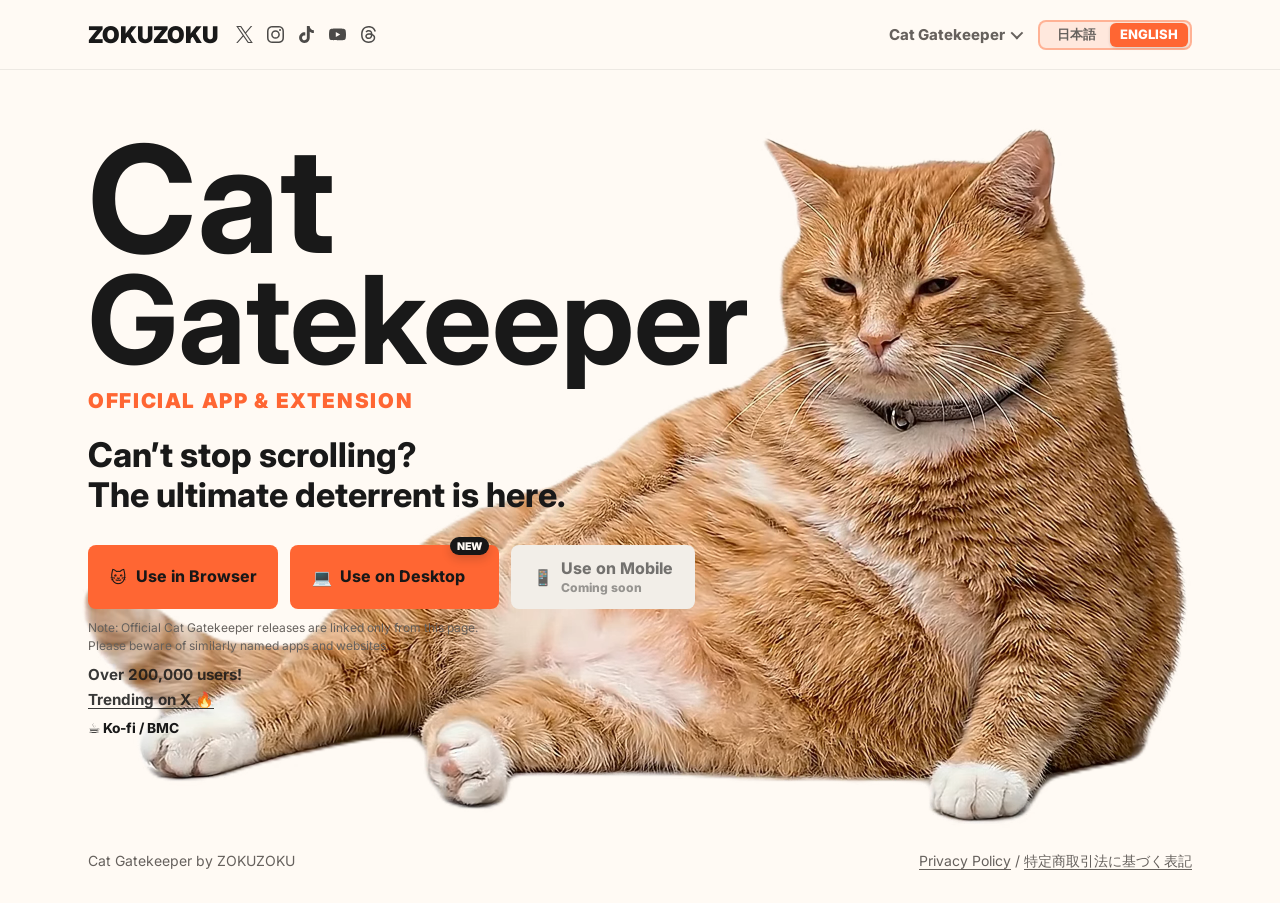
==== commit b225f7d3: "Refine Cat Gatekeeper notice spacing" ====
--- a/cat-gatekeeper/index.html
+++ b/cat-gatekeeper/index.html
@@ -27,7 +27,7 @@
   <link rel="icon" href="https://zokuzoku.github.io/cat-gatekeeper/assets/favicon-cat-16.png" sizes="16x16" type="image/png">
   <link rel="shortcut icon" href="assets/favicon-cat-32.png" type="image/png">
   <link rel="apple-touch-icon" href="assets/apple-touch-cat.png">
-  <link rel="stylesheet" href="site.css?v=166">
+  <link rel="stylesheet" href="site.css?v=168">
   <script type="application/ld+json">
     {
       "@context": "https://schema.org",
@@ -108,7 +108,7 @@
           </span>
         </div>
         <aside class="official-warning" aria-label="Fake app warning">
-          <p>Note: Official Cat Gatekeeper releases are available only through the links on this page.<br>Please beware of similarly named apps and websites.</p>
+          <p>Note: Official Cat Gatekeeper releases are linked only from this page.<br>Please beware of similarly named apps and websites.</p>
         </aside>
         <p class="install-milestone">Over 200,000 users!</p>
         <a class="x-buzz" href="https://x.com/konekone2026/status/2048215520965709940" target="_blank" rel="noopener">Trending on X 🔥</a>
--- a/cat-gatekeeper/site.css
+++ b/cat-gatekeeper/site.css
@@ -450,7 +450,7 @@
   max-width: min(100%, 560px);
   margin-top: 10px;
   color: var(--muted);
-  font-size: clamp(11px, 0.82vw, 13px);
+  font-size: clamp(12px, 0.9vw, 14px);
   line-height: 1.5;
   text-align: left;
 }
@@ -475,6 +475,10 @@
   text-decoration: underline;
   text-underline-offset: 3px;
   opacity: 0.85;
+}
+
+.official-warning + .install-milestone {
+  margin-top: 10px;
 }
 
 .install-milestone {
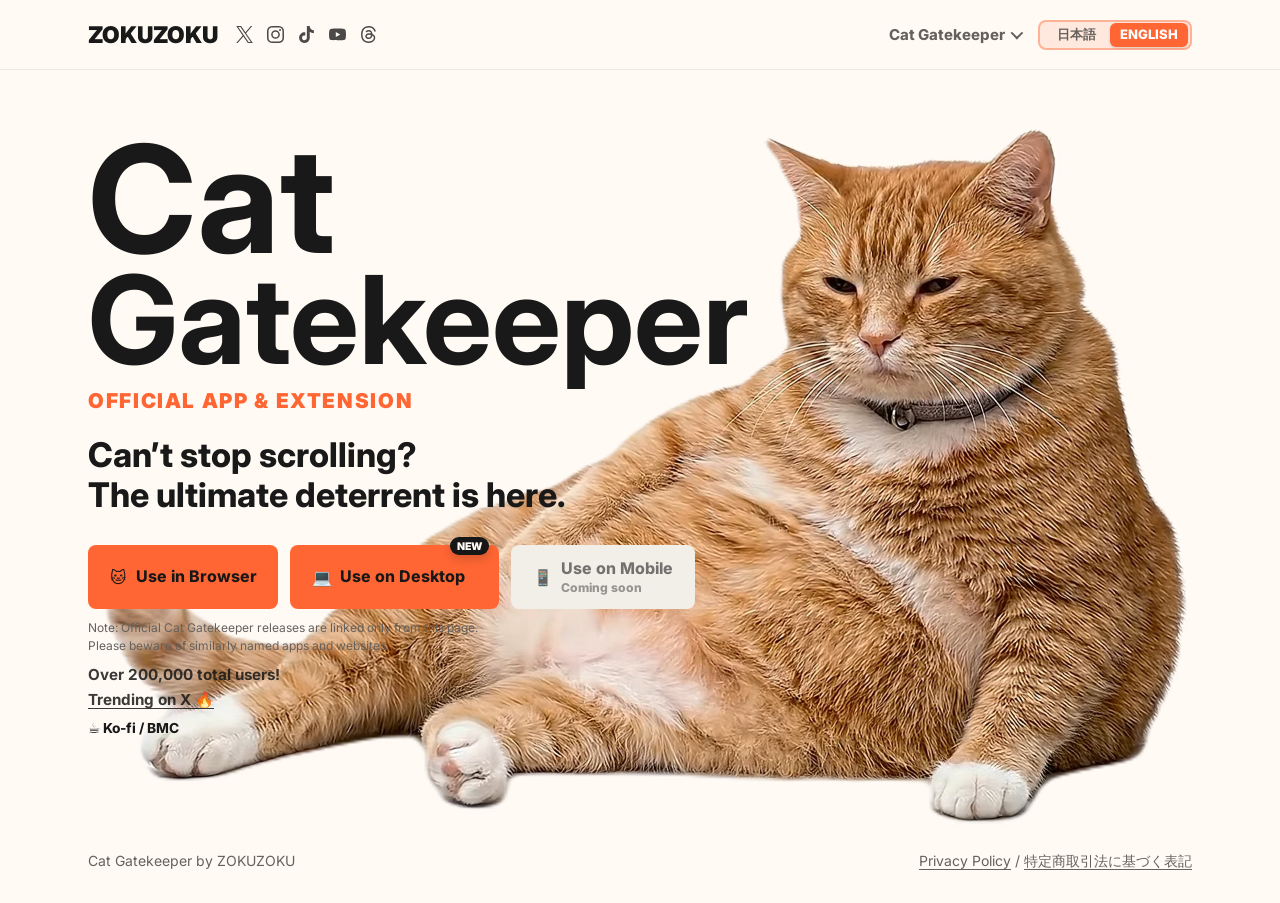
==== commit be22abc7: "Add download milestones" ====
--- a/cat-gatekeeper/index.html
+++ b/cat-gatekeeper/index.html
@@ -110,7 +110,7 @@
         <aside class="official-warning" aria-label="Fake app warning">
           <p>Note: Official Cat Gatekeeper releases are linked only from this page.<br>Please beware of similarly named apps and websites.</p>
         </aside>
-        <p class="install-milestone">Over 200,000 users!</p>
+        <p class="install-milestone">Over 200,000 total users!</p>
         <a class="x-buzz" href="https://x.com/konekone2026/status/2048215520965709940" target="_blank" rel="noopener">Trending on X 🔥</a>
         <p class="support-links">
           <a href="https://ko-fi.com/zokuzoku">☕ Ko-fi</a>
--- a/cat-gatekeeper/site.css
+++ b/cat-gatekeeper/site.css
@@ -585,7 +585,8 @@
   letter-spacing: 0;
 }
 
-.desktop-hero-copy > p:last-of-type {
+.desktop-hero-copy > p:last-of-type:not(.desktop-download-milestone),
+.desktop-hero-lead {
   max-width: 760px;
   margin: clamp(12px, 1.5vw, 18px) auto 0;
   color: var(--muted);
@@ -598,6 +599,27 @@
   gap: 14px;
   justify-content: center;
   margin-top: clamp(18px, 2vw, 24px);
+}
+
+.desktop-hero .actions > .button.primary {
+  width: 176px;
+}
+
+.desktop-download-milestone {
+  display: inline-flex;
+  align-items: center;
+  justify-content: center;
+  width: fit-content;
+  margin: 18px auto 0;
+  padding: 10px 18px;
+  border: 2px solid #191919;
+  border-radius: 8px;
+  color: #000;
+  background: var(--paper);
+  box-shadow: 6px 6px 0 var(--coffee);
+  font-size: clamp(1.12rem, 1.7vw, 1.42rem);
+  font-weight: 900;
+  line-height: 1.15;
 }
 
 .extension-hero .actions > .button {
@@ -1325,6 +1347,31 @@
   margin-top: 4px;
 }
 
+#notice .notice-main strong {
+  color: var(--ink);
+}
+
+#notice .notice-followup {
+  max-width: 680px;
+  margin: clamp(14px, 1.6vw, 22px) auto 0;
+  color: var(--muted);
+  font-size: clamp(13px, 1vw, 15px);
+  line-height: 1.58;
+  text-align: left;
+}
+
+#notice .notice-followup p {
+  margin: 0;
+}
+
+#notice .notice-followup p + p {
+  margin-top: 4px;
+}
+
+#notice .notice-followup strong {
+  color: var(--ink);
+}
+
 #notice .notice-alert {
   max-width: 680px;
   margin: clamp(16px, 1.8vw, 24px) auto 0;
@@ -1956,6 +2003,11 @@
   width: min(100%, 720px);
 }
 
+.support-grid.single-link {
+  grid-template-columns: minmax(0, 1fr);
+  width: min(100%, 360px);
+}
+
 .link-grid a {
   display: flex;
   align-items: center;
@@ -2227,7 +2279,8 @@
     line-height: 0.98;
   }
 
-  .desktop-hero-copy > p:last-of-type {
+  .desktop-hero-copy > p:last-of-type:not(.desktop-download-milestone),
+  .desktop-hero-lead {
     margin-left: 0;
     font-size: clamp(17px, 5vw, 21px);
   }
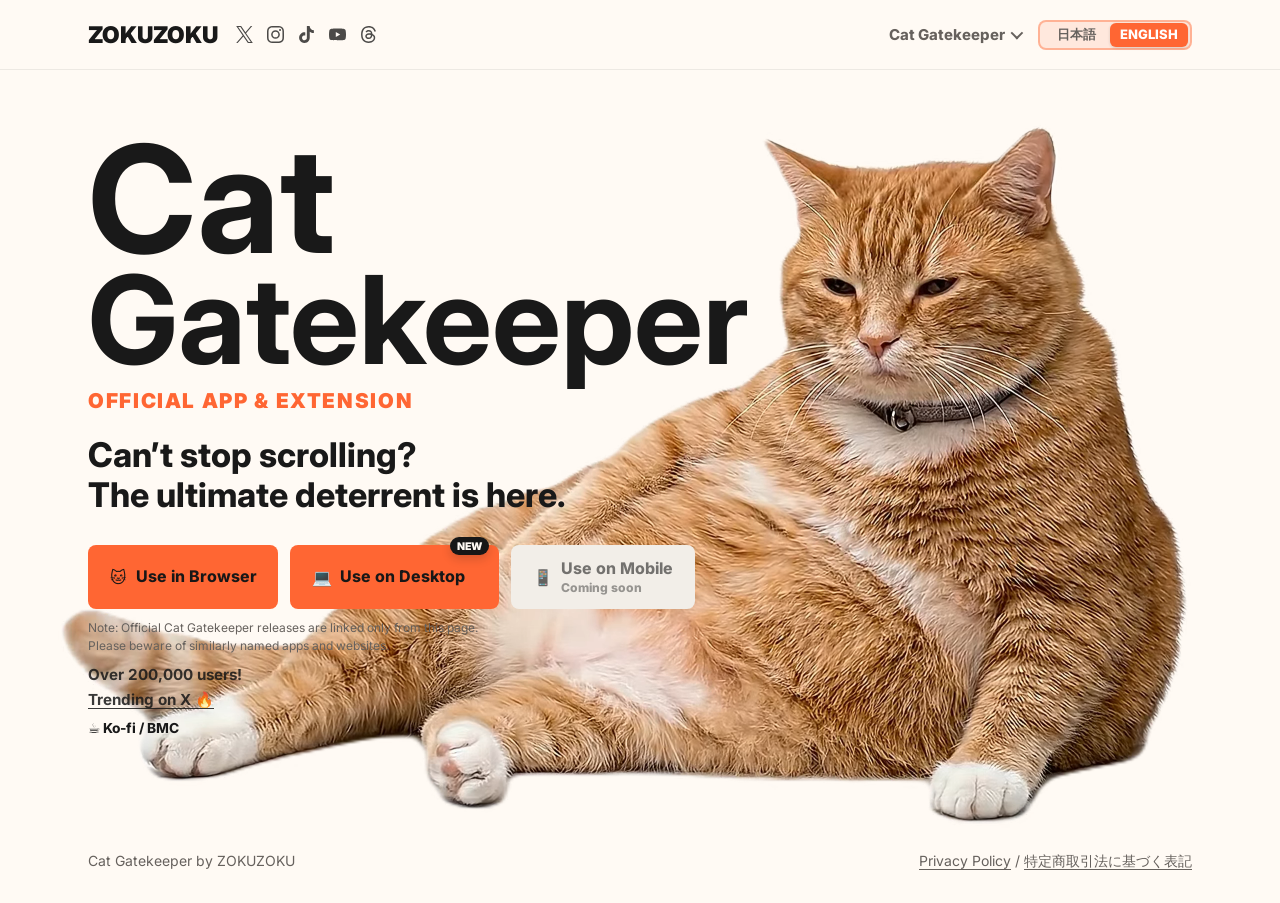
==== commit 7421e87f: "Refresh milestone badges" ====
--- a/cat-gatekeeper/index.html
+++ b/cat-gatekeeper/index.html
@@ -27,7 +27,7 @@
   <link rel="icon" href="https://zokuzoku.github.io/cat-gatekeeper/assets/favicon-cat-16.png" sizes="16x16" type="image/png">
   <link rel="shortcut icon" href="assets/favicon-cat-32.png" type="image/png">
   <link rel="apple-touch-icon" href="assets/apple-touch-cat.png">
-  <link rel="stylesheet" href="site.css?v=168">
+  <link rel="stylesheet" href="site.css?v=169">
   <script type="application/ld+json">
     {
       "@context": "https://schema.org",
@@ -110,7 +110,7 @@
         <aside class="official-warning" aria-label="Fake app warning">
           <p>Note: Official Cat Gatekeeper releases are linked only from this page.<br>Please beware of similarly named apps and websites.</p>
         </aside>
-        <p class="install-milestone">Over 200,000 total users!</p>
+        <p class="install-milestone">Over 200,000 users!</p>
         <a class="x-buzz" href="https://x.com/konekone2026/status/2048215520965709940" target="_blank" rel="noopener">Trending on X 🔥</a>
         <p class="support-links">
           <a href="https://ko-fi.com/zokuzoku">☕ Ko-fi</a>
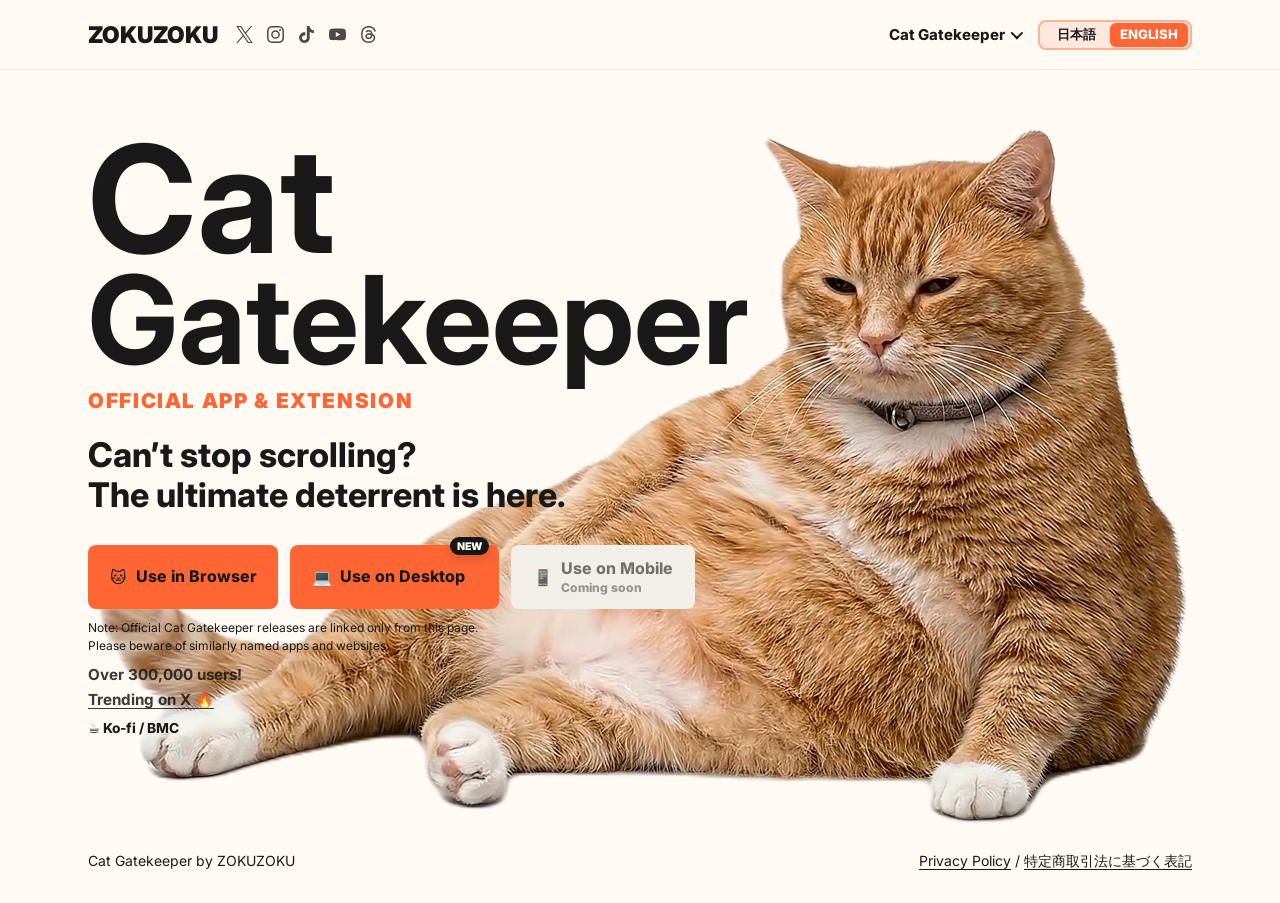
==== commit 8fd970f3: "Refresh Cat Gatekeeper milestones and updates" ====
--- a/cat-gatekeeper/index.html
+++ b/cat-gatekeeper/index.html
@@ -110,7 +110,7 @@
         <aside class="official-warning" aria-label="Fake app warning">
           <p>Note: Official Cat Gatekeeper releases are linked only from this page.<br>Please beware of similarly named apps and websites.</p>
         </aside>
-        <p class="install-milestone">Over 200,000 users!</p>
+        <p class="install-milestone">Over 300,000 users!</p>
         <a class="x-buzz" href="https://x.com/konekone2026/status/2048215520965709940" target="_blank" rel="noopener">Trending on X 🔥</a>
         <p class="support-links">
           <a href="https://ko-fi.com/zokuzoku">☕ Ko-fi</a>
--- a/cat-gatekeeper/site.css
+++ b/cat-gatekeeper/site.css
@@ -3,7 +3,7 @@
 :root {
   color-scheme: light;
   --ink: #191919;
-  --muted: #66615d;
+  --muted: #191919;
   --line: #ded8d2;
   --paper: #fffaf4;
   --warm-band: #fff1e8;
@@ -15,6 +15,8 @@
   --teal: #007f73;
   --leaf: #7db343;
   --soft-line: rgba(25, 25, 25, 0.08);
+  --section-heading-gap: 34px;
+  --section-inner-gap: 65px;
 }
 
 * {
@@ -331,6 +333,24 @@
   margin-top: clamp(20px, 2.4vw, 30px);
 }
 
+.store-badges {
+  align-items: center;
+}
+
+.store-badge {
+  display: inline-flex;
+}
+
+.store-badge img {
+  display: block;
+  height: 48px;
+  width: auto;
+}
+
+.desktop-hero .store-badge img {
+  height: 64px;
+}
+
 .button {
   display: inline-flex;
   align-items: center;
@@ -573,7 +593,7 @@
 }
 
 .desktop-hero-copy {
-  width: min(100%, 980px);
+  width: min(100%, 1080px);
   margin: 0 auto;
   text-align: center;
 }
@@ -598,11 +618,21 @@
 .desktop-hero .actions {
   gap: 14px;
   justify-content: center;
-  margin-top: clamp(18px, 2vw, 24px);
+  margin-top: clamp(28px, 3vw, 36px);
+}
+
+.desktop-hero .actions > .button {
+  min-height: 64px;
+  padding: 0 28px;
+  font-size: 19px;
 }
 
 .desktop-hero .actions > .button.primary {
-  width: 176px;
+  width: 208px;
+}
+
+.desktop-page .desktop-hero .actions > .button.secondary {
+  width: 208px;
 }
 
 .desktop-download-milestone {
@@ -623,7 +653,11 @@
 }
 
 .extension-hero .actions > .button {
-  width: 184px;
+  width: 208px;
+}
+
+.extension-hero .actions > .button.primary {
+  width: 208px;
 }
 
 .desktop-hero .desktop-platform-button {
@@ -790,6 +824,16 @@
   border: 1px solid rgba(66, 49, 35, 0.12);
   border-radius: 8px;
   box-shadow: 0 18px 48px rgba(25, 25, 25, 0.1);
+}
+
+.store-preview-single img {
+  display: block;
+  width: 100%;
+  max-width: 940px;
+  height: auto;
+  margin: 0 auto;
+  border: 1px solid rgba(66, 49, 35, 0.12);
+  border-radius: 8px;
 }
 
 .store-preview-gallery > input:nth-of-type(1):checked ~ .store-preview-stage .store-preview-slide:nth-of-type(1),
@@ -945,7 +989,7 @@
 
 .desktop-controls {
   display: grid;
-  grid-template-columns: repeat(3, minmax(0, 1fr));
+  grid-template-columns: repeat(2, minmax(0, 1fr));
   gap: 10px;
   margin-top: 34px;
 }
@@ -1009,8 +1053,8 @@
   display: grid;
   grid-template-columns: repeat(3, minmax(0, 1fr));
   gap: 18px;
-  width: min(100%, 980px);
-  margin: 32px auto 0;
+  width: min(100%, 1080px);
+  margin: 0 auto;
 }
 
 .desktop-difference {
@@ -1048,8 +1092,8 @@
 }
 
 .version-choice-title {
-  font-size: clamp(22px, 2vw, 30px);
-  font-weight: 900;
+  font-size: clamp(20px, 1.75vw, 26px);
+  font-weight: 800;
   line-height: 1.2;
 }
 
@@ -1057,13 +1101,13 @@
   max-width: 320px;
   margin-top: 10px;
   color: var(--muted);
-  font-size: clamp(15px, 1.25vw, 17px);
+  font-size: 17px;
   font-weight: 650;
   line-height: 1.55;
 }
 
 :is(.extension-page, .desktop-page) .version-choice-title {
-  color: #3a332f;
+  color: var(--ink);
 }
 
 :is(.extension-page, .desktop-page) .version-choice-text {
@@ -1074,7 +1118,7 @@
 .version-choice-note {
   margin-top: 10px;
   color: var(--muted);
-  font-size: clamp(15px, 1.15vw, 17px);
+  font-size: 17px;
   font-weight: 500;
 }
 
@@ -1151,7 +1195,7 @@
 .cat-gallery .section-kicker {
   font-size: clamp(24px, 3.4vw, 48px);
   letter-spacing: 0.06em;
-  margin-bottom: 34px;
+  margin-bottom: var(--section-heading-gap);
 }
 
 .coming-soon h2 {
@@ -1225,10 +1269,6 @@
   object-fit: cover;
 }
 
-#notice .section-kicker {
-  margin-bottom: clamp(10px, 1.4vw, 18px);
-}
-
 .section-kicker {
   display: inline-flex;
   align-items: center;
@@ -1281,14 +1321,25 @@
 }
 
 #notice .section-kicker,
+#custom-cat-feature .section-kicker,
+#community-cats .section-kicker,
 #difference .section-kicker,
 #how-it-works .section-kicker,
 #privacy .section-kicker,
 #faq .section-kicker,
-#support .section-kicker {
+#support .section-kicker,
+#follow .section-kicker {
+  display: flex;
+  width: fit-content;
+  margin-left: auto;
+  margin-right: auto;
+  margin-bottom: 0;
   font-size: clamp(24px, 3.4vw, 48px);
   letter-spacing: 0.06em;
-  margin-bottom: clamp(20px, 2.2vw, 30px);
+}
+
+#notice .section-kicker {
+  margin-bottom: var(--section-inner-gap);
 }
 
 #notice h2,
@@ -1394,7 +1445,7 @@
 }
 
 #notice .notice-alert-label {
-  color: var(--accent);
+  color: var(--orange);
   font-size: clamp(12px, 0.9vw, 13px);
   font-weight: 800;
   letter-spacing: 0.04em;
@@ -1405,13 +1456,42 @@
   max-width: 680px;
   margin: clamp(20px, 2.2vw, 32px) auto 0;
   color: var(--muted);
-  font-size: clamp(13px, 1vw, 15px);
+  font-size: 17px;
   line-height: 1.58;
   text-align: left;
 }
 
 #notice .notice-notes p + p {
   margin-top: 4px;
+}
+
+#notice .notice-item {
+  max-width: 680px;
+  margin: 28px auto 0;
+  color: var(--muted);
+  text-align: left;
+}
+
+#notice .notice-item h2,
+#notice .notice-item h3 {
+  margin: 0;
+  color: var(--ink);
+  font-weight: 700;
+  line-height: 1.35;
+  letter-spacing: 0;
+}
+
+#notice .notice-item h2 {
+  font-size: clamp(18px, 1.65vw, 23px);
+}
+
+#notice .notice-item h3 {
+  font-size: clamp(15px, 1.2vw, 18px);
+}
+
+#notice .notice-item .notice-notes {
+  max-width: none;
+  margin: 10px 0 0;
 }
 
 #notice .notice-history {
@@ -1455,32 +1535,23 @@
   transform: rotate(225deg) translate(-2px, -2px);
 }
 
-#notice .notice-history article {
+#notice .notice-history .notice-item {
+  margin: 0;
+  max-width: none;
   padding: 16px 2px 0;
 }
 
-#notice .notice-history article + article {
+#notice .notice-history .notice-item + .notice-item {
   margin-top: 18px;
   padding-top: 18px;
   border-top: 1px solid rgba(66, 49, 35, 0.12);
-}
-
-#notice .notice-history h3 {
-  margin: 0;
-  color: var(--ink);
-  font-size: clamp(15px, 1.2vw, 18px);
-  line-height: 1.35;
-}
-
-#notice .notice-history .notice-notes {
-  margin-top: 10px;
 }
 
 .privacy-points {
   display: grid;
   grid-template-columns: repeat(3, minmax(0, 1fr));
   gap: 14px;
-  width: min(100%, 1140px);
+  width: min(100%, 1080px);
   margin: 34px auto 0;
 }
 
@@ -1510,18 +1581,22 @@
   font-size: 17px;
   font-weight: 400;
   line-height: 1.6;
-  color: rgba(255, 253, 248, 0.82);
+  color: #fffdf8;
 }
 
 #notice,
 #reactions,
+#custom-cat-feature,
+#community-cats,
 #new-cats,
+#difference,
 #preview,
 #how-it-works,
 #privacy,
 #faq,
+#follow,
 #support {
-  scroll-margin-top: 124px;
+  scroll-margin-top: 88px;
 }
 
 .reactions-section {
@@ -1682,7 +1757,7 @@
   border-radius: 8px;
   color: var(--ink);
   background: #f2eee8;
-  font-size: 14px;
+  font-size: 15px;
   font-weight: 750;
   text-decoration: none;
 }
@@ -1706,7 +1781,91 @@
   max-width: 1280px;
 }
 
+#community-cats .section-heading,
+#custom-cat-feature .section-heading {
+  gap: var(--section-inner-gap);
+}
+
+#community-cats .section-inner {
+  gap: 28px;
+}
+
+.desktop-page .community-cats {
+  overflow: hidden;
+}
+
+.community-cat-marquee {
+  width: 100vw;
+  margin-left: calc(50% - 50vw);
+  overflow: hidden;
+  -webkit-mask-image: linear-gradient(90deg, transparent, #000 5%, #000 95%, transparent);
+  mask-image: linear-gradient(90deg, transparent, #000 5%, #000 95%, transparent);
+}
+
+.community-cat-track {
+  display: flex;
+  width: max-content;
+  will-change: transform;
+}
+
+.community-cat-marquee.is-ready .community-cat-track {
+  animation: community-cat-slide 50s linear infinite;
+}
+
+.community-cat-set {
+  display: flex;
+  flex: none;
+  gap: 12px;
+  padding-right: 12px;
+}
+
+.community-cat-set img {
+  display: block;
+  width: clamp(132px, 15vw, 200px);
+  aspect-ratio: 1;
+  border-radius: 8px;
+  object-fit: cover;
+}
+
+#community-cats .community-cats-cta {
+  margin: 0;
+  text-align: center;
+}
+
+@keyframes community-cat-slide {
+  from {
+    transform: translateX(0);
+  }
+
+  to {
+    transform: translateX(-25%);
+  }
+}
+
+@media (prefers-reduced-motion: reduce) {
+  .community-cat-marquee.is-ready .community-cat-track {
+    animation: none;
+    transform: none;
+  }
+}
+
+#community-cats .section-action {
+  margin-top: 0;
+}
+
+#community-cats .section-action a {
+  display: inline-block;
+  color: #5f8f38;
+  font-size: clamp(20px, 2vw, 26px);
+  font-weight: 850;
+  text-underline-offset: 3px;
+}
+
 .section .section-heading {
+  display: flex;
+  flex-direction: column;
+  align-items: center;
+  gap: var(--section-heading-gap);
   margin: 0 auto;
   text-align: center;
 }
@@ -1717,7 +1876,6 @@
 }
 
 .desktop-difference .section-heading {
-  width: min(100%, 980px);
   text-align: center;
 }
 
@@ -1738,7 +1896,7 @@
   display: grid;
   grid-template-columns: repeat(3, minmax(0, 1fr));
   gap: 14px;
-  width: min(100%, 1140px);
+  width: min(100%, 1080px);
   margin-top: 34px;
   margin-left: auto;
   margin-right: auto;
@@ -1782,7 +1940,7 @@
 }
 
 .steps p {
-  color: rgba(255, 253, 248, 0.82);
+  color: #fffdf8;
 }
 
 .steps small {
@@ -1794,9 +1952,27 @@
 
 .section-body {
   margin: clamp(12px, 1.4vw, 20px) 0 0;
-  color: var(--muted);
-  font-size: clamp(16px, 1.4vw, 19px);
+  color: var(--ink);
+  font-size: clamp(18px, 1.55vw, 22px);
+  font-weight: 500;
   line-height: 1.6;
+}
+
+:is(.extension-page, .desktop-page) .section-heading .section-body {
+  margin-top: 0;
+}
+
+#community-cats .section-body {
+  font-size: clamp(19px, 2.2vw, 28px);
+  font-weight: 800;
+}
+
+#community-cats .section-body a {
+  color: #5f8f38;
+  font: inherit;
+  margin-top: 0;
+  text-decoration: underline;
+  text-underline-offset: 6px;
 }
 
 .section-note {
@@ -1932,7 +2108,23 @@
   background: var(--paper);
 }
 
+.extension-page #follow {
+  background: var(--warm-band);
+}
+
 .extension-page #support {
+  background: var(--paper);
+}
+
+.desktop-page .custom-cat-feature {
+  background: var(--paper);
+}
+
+.desktop-page .community-cats {
+  background: var(--paper);
+}
+
+.desktop-page #new-cats {
   background: var(--warm-band);
 }
 
@@ -1952,12 +2144,57 @@
   background: var(--paper);
 }
 
+.desktop-page #follow {
+  background: var(--warm-band);
+}
+
 .desktop-page #support {
-  background: var(--warm-band);
-}
+  background: var(--paper);
+}
+
+.custom-cat-feature-grid {
+  display: grid;
+  grid-template-columns: repeat(2, minmax(0, 1fr));
+  gap: 18px;
+  width: min(100%, 1080px);
+  margin: 0 auto;
+}
+
+.custom-cat-feature-card {
+  min-width: 0;
+}
+
+.custom-cat-feature-card img,
+.custom-cat-feature-card video {
+  display: block;
+  width: 100%;
+  aspect-ratio: 16 / 10;
+  object-fit: cover;
+  border-radius: 8px;
+  border: 1px solid rgba(26, 22, 18, 0.12);
+  box-shadow: 0 14px 30px rgba(26, 22, 18, 0.12);
+}
+
+.custom-cat-feature-card h3 {
+  margin: 16px 0 0;
+  color: var(--ink);
+  font-size: clamp(17px, 1.35vw, 20px);
+  line-height: 1.3;
+}
+
+.custom-cat-feature-card p {
+  margin: 8px 0 0;
+  color: var(--muted);
+  font-size: 17px;
+  line-height: 1.6;
+}
+
 
 :is(.extension-page, .desktop-page) #notice,
+:is(.extension-page, .desktop-page) #custom-cat-feature,
+.desktop-page #community-cats,
 :is(.extension-page, .desktop-page) #new-cats,
+:is(.extension-page, .desktop-page) #difference,
 :is(.extension-page, .desktop-page) #how-it-works,
 :is(.extension-page, .desktop-page) #privacy,
 :is(.extension-page, .desktop-page) #faq,
@@ -1968,7 +2205,7 @@
 
 :is(.extension-page, .desktop-page) .section-inner {
   display: grid;
-  gap: 65px;
+  gap: var(--section-inner-gap);
   width: 100%;
   margin: 0 auto;
 }
@@ -1977,13 +2214,15 @@
   display: block;
 }
 
-:is(.extension-page, .desktop-page) :is(#new-cats, #how-it-works, #privacy, #faq, #support) .section-inner .section-kicker,
-:is(.extension-page, .desktop-page) :is(#new-cats, #how-it-works, #privacy, #faq, #support) .section-inner > .section-heading,
-:is(.extension-page, .desktop-page) :is(#new-cats, #how-it-works, #privacy, #faq, #support) .section-inner > .cat-scroll,
-:is(.extension-page, .desktop-page) :is(#new-cats, #how-it-works, #privacy, #faq, #support) .section-inner > .steps,
-:is(.extension-page, .desktop-page) :is(#new-cats, #how-it-works, #privacy, #faq, #support) .section-inner > .privacy-points,
-:is(.extension-page, .desktop-page) :is(#new-cats, #how-it-works, #privacy, #faq, #support) .section-inner > .faq-list,
-:is(.extension-page, .desktop-page) :is(#new-cats, #how-it-works, #privacy, #faq, #support) .section-inner > .link-grid {
+:is(.extension-page, .desktop-page) :is(#custom-cat-feature, #community-cats, #new-cats, #difference, #how-it-works, #privacy, #faq, #support, #follow) .section-inner .section-kicker,
+:is(.extension-page, .desktop-page) :is(#custom-cat-feature, #community-cats, #new-cats, #difference, #how-it-works, #privacy, #faq, #support, #follow) .section-inner > .section-heading,
+:is(.extension-page, .desktop-page) :is(#custom-cat-feature, #community-cats, #new-cats, #difference, #how-it-works, #privacy, #faq, #support, #follow) .section-inner > .custom-cat-feature-grid,
+:is(.extension-page, .desktop-page) :is(#custom-cat-feature, #community-cats, #new-cats, #difference, #how-it-works, #privacy, #faq, #support, #follow) .section-inner > .cat-scroll,
+:is(.extension-page, .desktop-page) :is(#custom-cat-feature, #community-cats, #new-cats, #difference, #how-it-works, #privacy, #faq, #support, #follow) .section-inner > .version-grid,
+:is(.extension-page, .desktop-page) :is(#custom-cat-feature, #community-cats, #new-cats, #difference, #how-it-works, #privacy, #faq, #support, #follow) .section-inner > .steps,
+:is(.extension-page, .desktop-page) :is(#custom-cat-feature, #community-cats, #new-cats, #difference, #how-it-works, #privacy, #faq, #support, #follow) .section-inner > .privacy-points,
+:is(.extension-page, .desktop-page) :is(#custom-cat-feature, #community-cats, #new-cats, #difference, #how-it-works, #privacy, #faq, #support, #follow) .section-inner > .faq-list,
+:is(.extension-page, .desktop-page) :is(#custom-cat-feature, #community-cats, #new-cats, #difference, #how-it-works, #privacy, #faq, #support, #follow) .section-inner > .link-grid {
   margin-top: 0;
   margin-bottom: 0;
 }
@@ -2041,7 +2280,7 @@
 
 .support-grid a:nth-child(2) {
   color: var(--paper);
-  background: #3a332f;
+  background: #9f3f28;
 }
 
 .site-footer {
@@ -2065,9 +2304,12 @@
   text-underline-offset: 3px;
 }
 
-.extension-page .site-footer,
+.extension-page .site-footer {
+  background: var(--paper);
+}
+
 .desktop-page .site-footer {
-  background: var(--warm-band);
+  background: var(--paper);
 }
 
 .legal-page {
@@ -2170,6 +2412,10 @@
     padding: 14px 20px;
   }
 
+  .page-nav {
+    display: none;
+  }
+
   .header-brand {
     display: flex;
     justify-content: flex-start;
@@ -2238,6 +2484,21 @@
   .page-nav {
     justify-content: flex-start;
     top: 104px;
+  }
+
+  #notice,
+  #reactions,
+  #custom-cat-feature,
+  #community-cats,
+  #new-cats,
+  #difference,
+  #preview,
+  #how-it-works,
+  #privacy,
+  #faq,
+  #follow,
+  #support {
+    scroll-margin-top: 122px;
   }
 
   .page-nav .nav-optional {
@@ -2370,6 +2631,10 @@
     grid-template-columns: 1fr;
   }
 
+  .custom-cat-feature-grid {
+    grid-template-columns: 1fr;
+  }
+
   .version-choice {
     min-height: 0;
   }
@@ -2397,6 +2662,170 @@
   }
 }
 
-html[lang="en"] #notice .notice-notes {
-  font-size: clamp(14px, 1.05vw, 16px);
-}
+
+/* Community cat guidelines page. */
+.guidelines-page main > .section {
+  padding-top: clamp(36px, 5vw, 58px);
+}
+
+.guidelines-page .section-inner {
+  display: block;
+  max-width: 900px;
+}
+
+.guidelines-page #guidelines-title {
+  margin: 0 0 22px;
+  max-width: 900px;
+  color: var(--orange);
+  font-size: clamp(26px, 3vw, 36px);
+  line-height: 1.18;
+  text-align: center;
+}
+
+.guidelines-page .guidelines-event-date {
+  display: block;
+  margin: 0;
+  padding: 0;
+  border: 0;
+  border-radius: 0;
+  background: transparent;
+  color: var(--orange);
+  font-size: clamp(20px, 2.2vw, 25px);
+  font-weight: 700;
+  line-height: 1.5;
+  letter-spacing: 0;
+  text-align: center;
+}
+
+.guidelines-page .section-inner > .guidelines-section:first-of-type {
+  padding-top: 44px;
+}
+
+.guidelines-page .guidelines-section {
+  display: block;
+  margin: 0 0 16px;
+}
+
+.guidelines-page .guidelines-section:last-child {
+  margin-bottom: 0;
+}
+
+.guidelines-page .guidelines-section h2 {
+  display: flex;
+  align-items: center;
+  gap: 8px;
+  margin: 0 0 16px;
+  color: var(--ink);
+  font-size: clamp(15px, 1.45vw, 18px);
+  line-height: 1.28;
+}
+
+/* Latin headings read smaller than kanji at the same size. */
+html[lang="en"] .guidelines-page .guidelines-section h2 {
+  font-size: clamp(16px, 1.6vw, 20px);
+}
+
+.guidelines-page .guidelines-hashtag {
+  color: #1d4ed8;
+}
+
+#follow .section-heading {
+  gap: var(--section-inner-gap);
+}
+
+#follow .follow-cta {
+  display: flex;
+  flex-direction: column;
+  align-items: center;
+  gap: 28px;
+}
+
+#follow .follow-x-button {
+  display: inline-flex;
+  min-height: 64px;
+  padding: 0 52px;
+  margin-top: 0;
+  color: #fff;
+  background: #171717;
+  font-size: 20px;
+  font-weight: 760;
+}
+
+#follow .follow-x-button img {
+  width: 22px;
+  height: 22px;
+  filter: invert(1);
+}
+
+@media (max-width: 640px) {
+  #follow .section-heading {
+    width: 100%;
+  }
+
+  #follow .follow-cta {
+    width: 100%;
+  }
+
+  #follow .follow-x-button {
+    width: min(100%, 320px);
+    min-height: 56px;
+    gap: 5px;
+    padding: 10px 18px;
+    font-size: 16px;
+    white-space: nowrap;
+    text-align: center;
+    line-height: 1.25;
+  }
+}
+
+.follow-x-button img {
+  width: 18px;
+  height: 18px;
+}
+
+.guidelines-page .guidelines-section h2::before {
+  content: "";
+  width: 4px;
+  height: 1.05em;
+  border-radius: 999px;
+  background: var(--orange);
+  flex: 0 0 auto;
+}
+
+.guidelines-page .guidelines-section p,
+.guidelines-page .guidelines-section ul {
+  margin: 0;
+}
+
+.guidelines-page .guidelines-section p,
+.guidelines-page .guidelines-section li {
+  font-size: clamp(15px, 1.25vw, 17px);
+  line-height: 1.8;
+}
+
+.guidelines-page .guidelines-section ul {
+  padding-left: 1.35em;
+}
+
+.guidelines-page .guidelines-photo-examples {
+  display: grid;
+  grid-template-columns: repeat(2, minmax(0, 1fr));
+  gap: 16px;
+  margin-top: 14px;
+}
+
+.guidelines-page .guidelines-photo-examples img {
+  display: block;
+  width: 100%;
+  aspect-ratio: 16 / 9;
+  object-fit: cover;
+  border-radius: 10px;
+  border: 1px solid rgba(26, 22, 18, 0.12);
+  box-shadow: 0 12px 28px rgba(26, 22, 18, 0.1);
+}
+
+@media (max-width: 640px) {
+  .guidelines-page .guidelines-photo-examples {
+    grid-template-columns: 1fr;
+  }
+}
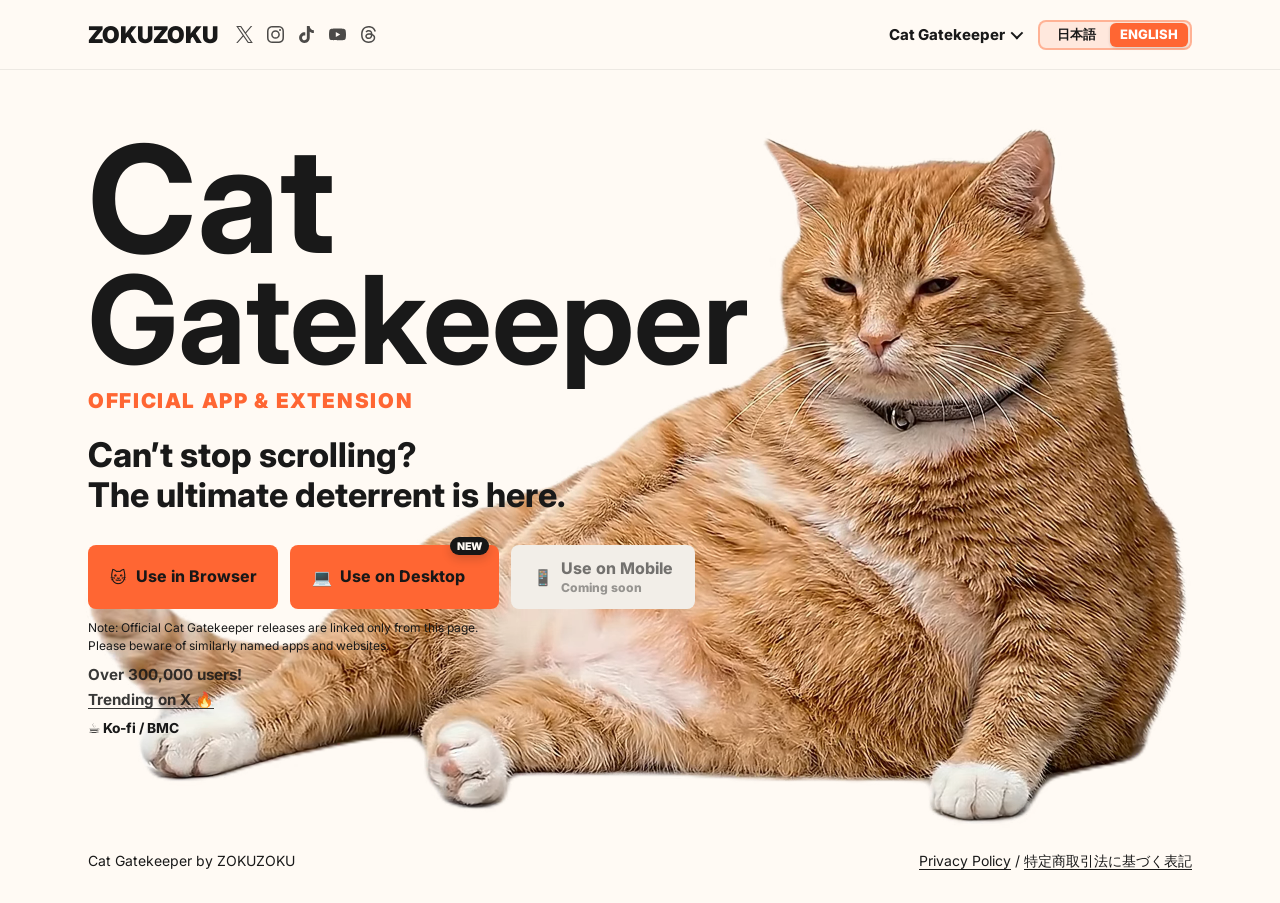
==== commit ced22f6b: "Update Cat Gatekeeper website content" ====
--- a/cat-gatekeeper/index.html
+++ b/cat-gatekeeper/index.html
@@ -3,15 +3,15 @@
 <head>
   <meta charset="utf-8">
   <meta name="viewport" content="width=device-width, initial-scale=1">
-  <title>Cat Gatekeeper - Official Chrome Extension for Social Media Breaks</title>
-  <meta name="description" content="Cat Gatekeeper is the official free Chrome browser extension that shows a cat break screen when you spend too long on social media and selected websites. No ads. No data collection.">
-  <meta name="keywords" content="Cat Gatekeeper, official Cat Gatekeeper, Chrome extension, browser extension, social media blocker, break reminder, productivity cat">
+  <title>Cat Gatekeeper - Official Browser Extension for Social Media Breaks</title>
+  <meta name="description" content="Cat Gatekeeper is the official free browser extension for Chrome, Brave, and Firefox that shows a cat break screen when you spend too long on social media and selected websites. No ads. No data collection.">
+  <meta name="keywords" content="Cat Gatekeeper, official Cat Gatekeeper, Chrome extension, Brave extension, Firefox extension, browser extension, social media blocker, break reminder, productivity cat">
   <meta name="robots" content="index, follow">
   <link rel="canonical" href="https://zokuzoku.github.io/cat-gatekeeper/">
   <link rel="alternate" hreflang="en" href="https://zokuzoku.github.io/cat-gatekeeper/">
   <link rel="alternate" hreflang="ja" href="https://zokuzoku.github.io/ja/cat-gatekeeper/">
   <link rel="alternate" hreflang="x-default" href="https://zokuzoku.github.io/cat-gatekeeper/">
-  <meta property="og:title" content="Cat Gatekeeper - Official Chrome Extension">
+  <meta property="og:title" content="Cat Gatekeeper - Official Browser Extension">
   <meta property="og:description" content="A cat appears when you spend too long on social media and selected websites. The cutest forced-break browser extension.">
   <meta property="og:type" content="website">
   <meta property="og:url" content="https://zokuzoku.github.io/cat-gatekeeper/">
@@ -19,7 +19,7 @@
   <meta property="og:image:width" content="512">
   <meta property="og:image:height" content="512">
   <meta name="twitter:card" content="summary">
-  <meta name="twitter:title" content="Cat Gatekeeper - Official Chrome Extension">
+  <meta name="twitter:title" content="Cat Gatekeeper - Official Browser Extension">
   <meta name="twitter:description" content="A cat appears when you spend too long on social media and selected websites.">
   <meta name="twitter:image" content="https://zokuzoku.github.io/cat-gatekeeper/assets/og-cat-icon.png">
   <link rel="icon" href="https://zokuzoku.github.io/cat-gatekeeper/assets/favicon-cat-48.png" sizes="48x48" type="image/png">
@@ -27,15 +27,15 @@
   <link rel="icon" href="https://zokuzoku.github.io/cat-gatekeeper/assets/favicon-cat-16.png" sizes="16x16" type="image/png">
   <link rel="shortcut icon" href="assets/favicon-cat-32.png" type="image/png">
   <link rel="apple-touch-icon" href="assets/apple-touch-cat.png">
-  <link rel="stylesheet" href="site.css?v=169">
+  <link rel="stylesheet" href="site.css?v=221">
   <script type="application/ld+json">
     {
       "@context": "https://schema.org",
       "@type": "SoftwareApplication",
       "name": "Cat Gatekeeper",
       "applicationCategory": "BrowserApplication",
-      "operatingSystem": "Chrome, Firefox",
-      "description": "The official free Chrome browser extension that shows a cat break screen when you spend too long on social media and selected websites.",
+      "operatingSystem": "Chrome, Brave, Firefox",
+      "description": "The official free browser extension for Chrome, Brave, and Firefox that shows a cat break screen when you spend too long on social media and selected websites.",
       "offers": {
         "@type": "Offer",
         "price": "0",
--- a/cat-gatekeeper/site.css
+++ b/cat-gatekeeper/site.css
@@ -202,6 +202,12 @@
   background: rgba(25, 25, 25, 0.06);
 }
 
+.product-menu div a[aria-current="page"] {
+  color: var(--orange-dark);
+  background: rgba(255, 102, 51, 0.1);
+  font-weight: 820;
+}
+
 .language-switch {
   display: inline-flex;
   align-items: center;
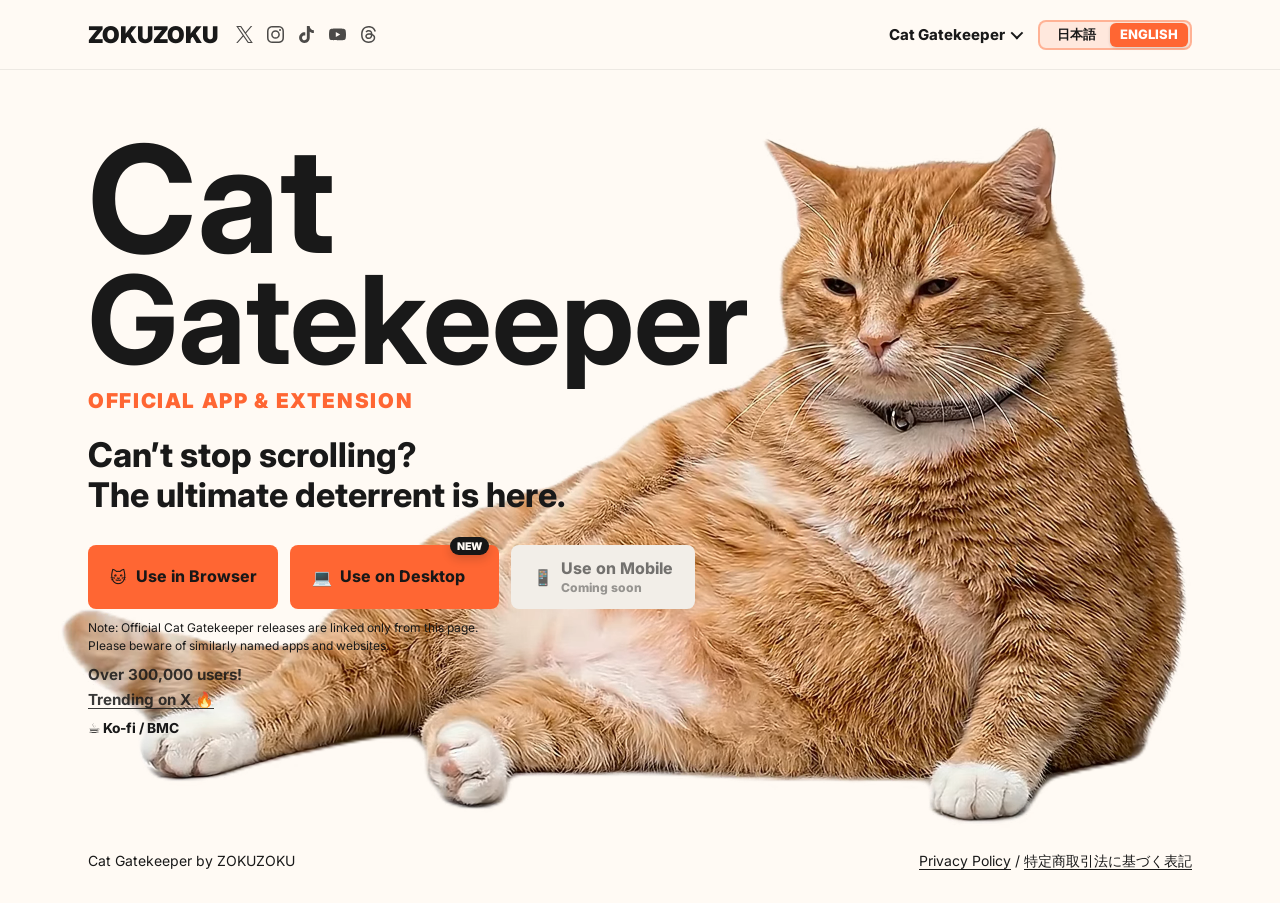
==== commit 4a38846e: "Update New Cats gallery" ====
--- a/cat-gatekeeper/index.html
+++ b/cat-gatekeeper/index.html
@@ -27,7 +27,7 @@
   <link rel="icon" href="https://zokuzoku.github.io/cat-gatekeeper/assets/favicon-cat-16.png" sizes="16x16" type="image/png">
   <link rel="shortcut icon" href="assets/favicon-cat-32.png" type="image/png">
   <link rel="apple-touch-icon" href="assets/apple-touch-cat.png">
-  <link rel="stylesheet" href="site.css?v=221">
+  <link rel="stylesheet" href="site.css?v=226">
   <script type="application/ld+json">
     {
       "@context": "https://schema.org",
--- a/cat-gatekeeper/site.css
+++ b/cat-gatekeeper/site.css
@@ -1222,26 +1222,19 @@
 }
 
 .cat-scroll {
-  display: flex;
+  display: grid;
+  grid-template-columns: repeat(3, minmax(0, 1fr));
   gap: 14px;
-  width: min(100% - 40px, 1280px);
+  width: min(100% - 40px, 778px);
   margin: clamp(26px, 4vw, 48px) auto 0;
-  overflow-x: auto;
-  padding: 0 0 14px;
-  justify-content: center;
-  scroll-padding-inline: max(20px, calc((100vw - 1280px) / 2));
-  scroll-snap-type: x mandatory;
-  -webkit-overflow-scrolling: touch;
 }
 
 .cat-card {
   position: relative;
-  flex: 0 0 clamp(210px, 24vw, 300px);
   padding: 12px;
   border-radius: 8px;
   border: 2px solid rgba(255, 102, 51, 0.42);
   background: var(--warm-band);
-  scroll-snap-align: start;
 }
 
 .cat-card.is-new::after {
@@ -1260,8 +1253,8 @@
   width: 62px;
   height: 62px;
   color: #fff;
-  background: #9f3f28;
-  filter: drop-shadow(0 8px 14px rgba(159, 63, 40, 0.24));
+  background: var(--orange);
+  filter: drop-shadow(0 8px 14px rgba(255, 102, 51, 0.24));
   font-size: 13px;
   font-weight: 850;
   letter-spacing: 0.04em;
@@ -1827,7 +1820,7 @@
 
 .community-cat-set img {
   display: block;
-  width: clamp(132px, 15vw, 200px);
+  width: clamp(132px, 15vw, 220px);
   aspect-ratio: 1;
   border-radius: 8px;
   object-fit: cover;
@@ -2641,6 +2634,22 @@
     grid-template-columns: 1fr;
   }
 
+  .cat-scroll {
+    display: flex;
+    width: min(100% - 40px, 1280px);
+    overflow-x: auto;
+    padding: 0 0 14px;
+    justify-content: safe center;
+    scroll-padding-inline: 20px;
+    scroll-snap-type: x mandatory;
+    -webkit-overflow-scrolling: touch;
+  }
+
+  .cat-card {
+    flex: 0 0 clamp(210px, 24vw, 300px);
+    scroll-snap-align: start;
+  }
+
   .version-choice {
     min-height: 0;
   }
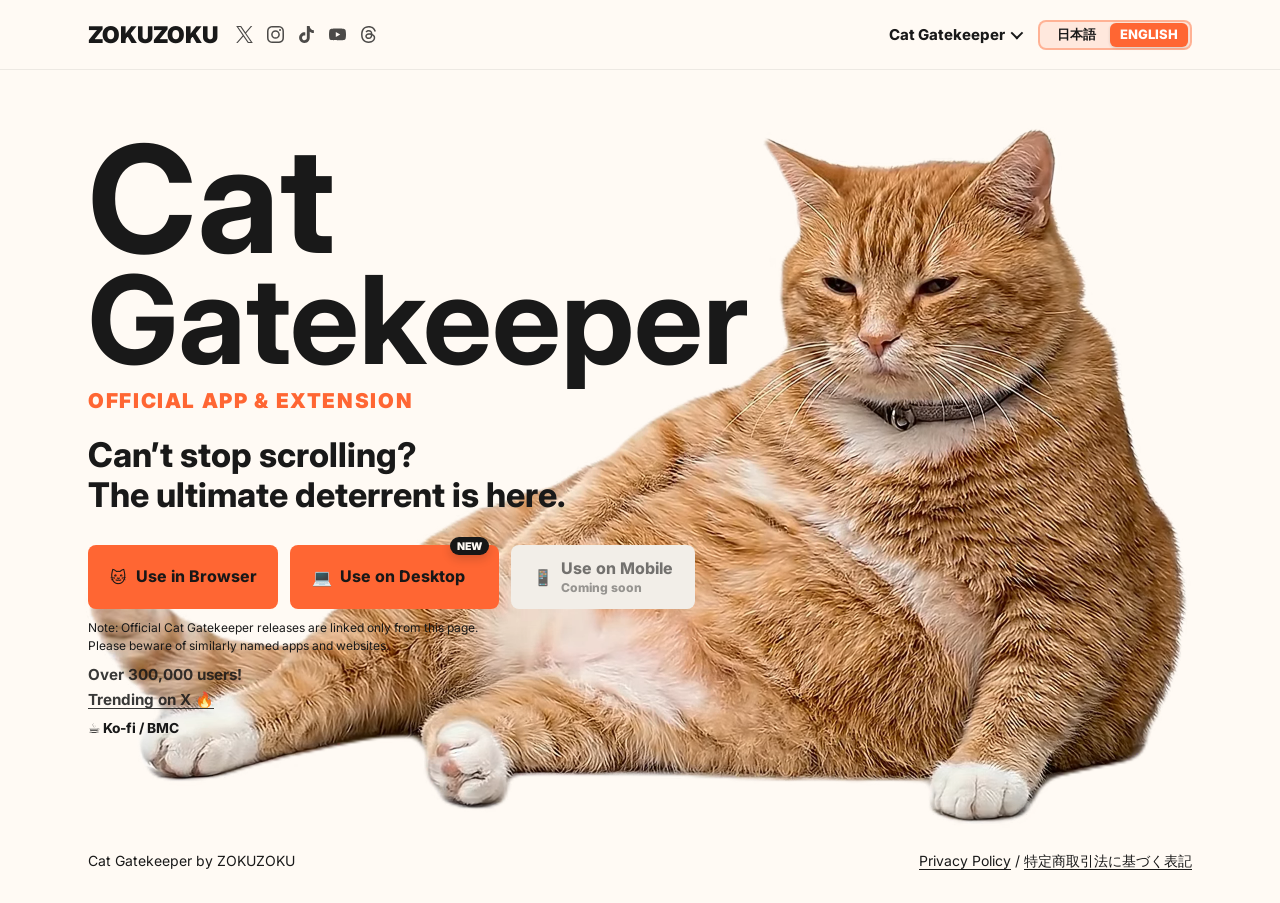
==== commit 2fc343cf: "Update homepage link preview metadata" ====
--- a/cat-gatekeeper/index.html
+++ b/cat-gatekeeper/index.html
@@ -3,24 +3,24 @@
 <head>
   <meta charset="utf-8">
   <meta name="viewport" content="width=device-width, initial-scale=1">
-  <title>Cat Gatekeeper - Official Browser Extension for Social Media Breaks</title>
-  <meta name="description" content="Cat Gatekeeper is the official free browser extension for Chrome, Brave, and Firefox that shows a cat break screen when you spend too long on social media and selected websites. No ads. No data collection.">
+  <title>Cat Gatekeeper</title>
+  <meta name="description" content="Spend too long on screen, and a cat pops up to signal break time. In your browser or on your desktop, it gives you a cute nudge to take a break.">
   <meta name="keywords" content="Cat Gatekeeper, official Cat Gatekeeper, Chrome extension, Brave extension, Firefox extension, browser extension, social media blocker, break reminder, productivity cat">
   <meta name="robots" content="index, follow">
   <link rel="canonical" href="https://zokuzoku.github.io/cat-gatekeeper/">
   <link rel="alternate" hreflang="en" href="https://zokuzoku.github.io/cat-gatekeeper/">
   <link rel="alternate" hreflang="ja" href="https://zokuzoku.github.io/ja/cat-gatekeeper/">
   <link rel="alternate" hreflang="x-default" href="https://zokuzoku.github.io/cat-gatekeeper/">
-  <meta property="og:title" content="Cat Gatekeeper - Official Browser Extension">
-  <meta property="og:description" content="A cat appears when you spend too long on social media and selected websites. The cutest forced-break browser extension.">
+  <meta property="og:title" content="Cat Gatekeeper">
+  <meta property="og:description" content="Spend too long on screen, and a cat pops up to signal break time. In your browser or on your desktop, it gives you a cute nudge to take a break.">
   <meta property="og:type" content="website">
   <meta property="og:url" content="https://zokuzoku.github.io/cat-gatekeeper/">
   <meta property="og:image" content="https://zokuzoku.github.io/cat-gatekeeper/assets/og-cat-icon.png">
   <meta property="og:image:width" content="512">
   <meta property="og:image:height" content="512">
   <meta name="twitter:card" content="summary">
-  <meta name="twitter:title" content="Cat Gatekeeper - Official Browser Extension">
-  <meta name="twitter:description" content="A cat appears when you spend too long on social media and selected websites.">
+  <meta name="twitter:title" content="Cat Gatekeeper">
+  <meta name="twitter:description" content="Spend too long on screen, and a cat pops up to signal break time. In your browser or on your desktop, it gives you a cute nudge to take a break.">
   <meta name="twitter:image" content="https://zokuzoku.github.io/cat-gatekeeper/assets/og-cat-icon.png">
   <link rel="icon" href="https://zokuzoku.github.io/cat-gatekeeper/assets/favicon-cat-48.png" sizes="48x48" type="image/png">
   <link rel="icon" href="https://zokuzoku.github.io/cat-gatekeeper/assets/favicon-cat-32.png" sizes="32x32" type="image/png">
